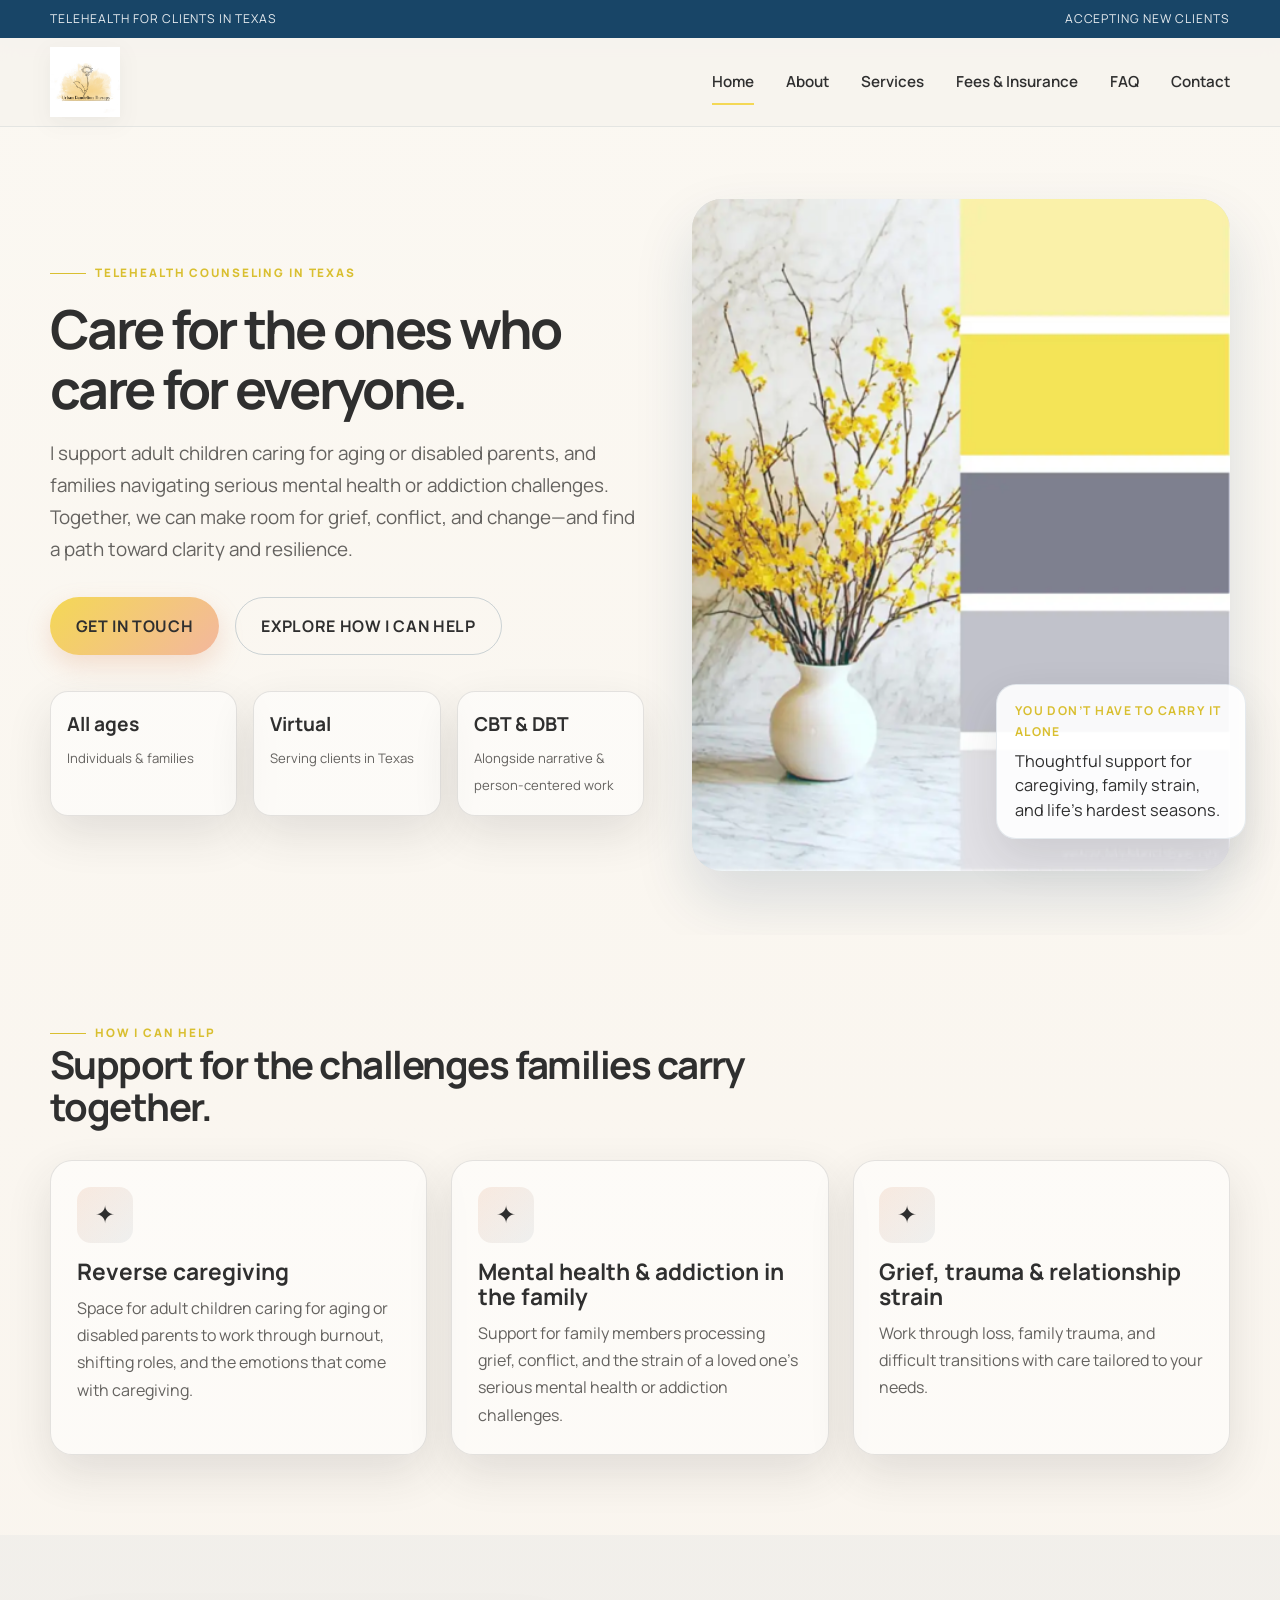
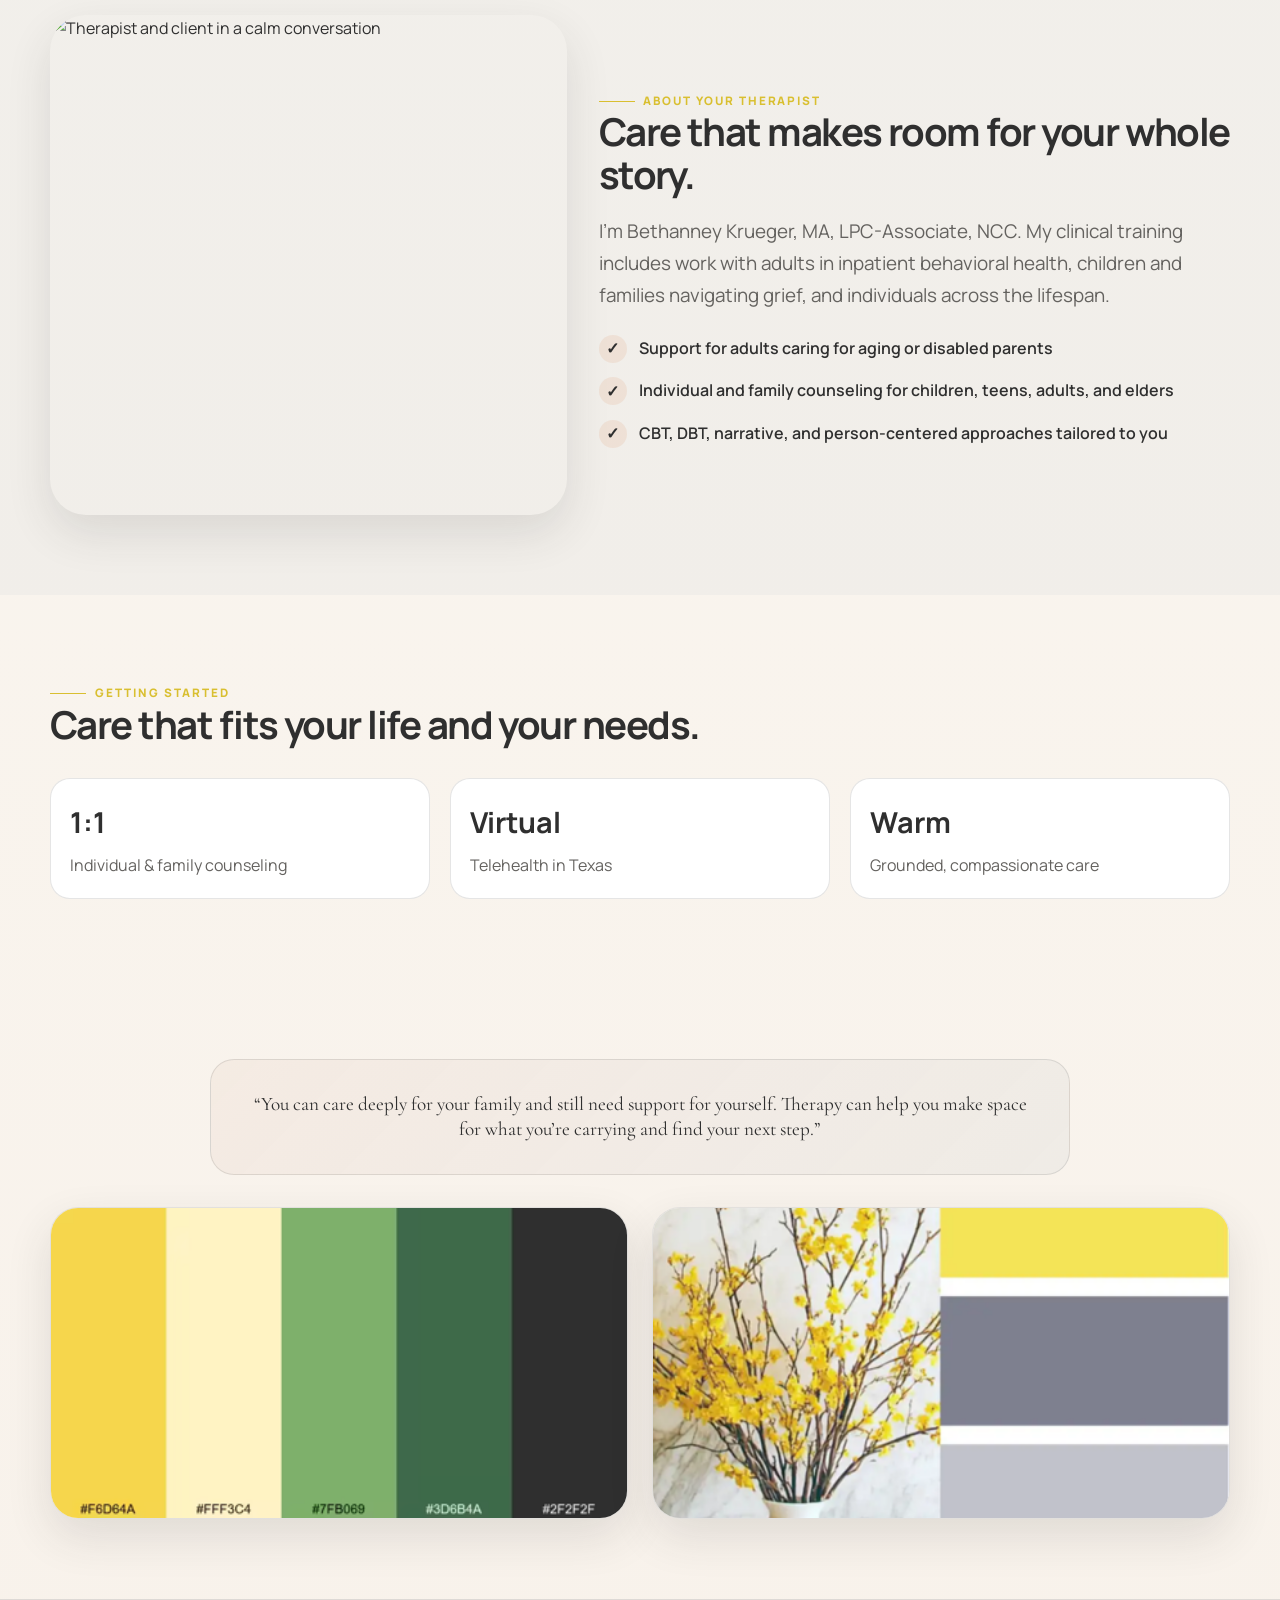
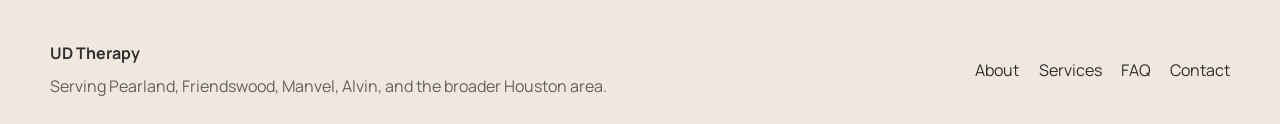
==== index.html @ 78beb00e "skelly" ====
<!DOCTYPE html>
<html lang="en">
  <head>
    <meta charset="UTF-8" />
    <meta name="viewport" content="width=device-width, initial-scale=1.0" />
    <title>UD Therapy | Caregiving &amp; Family Counseling</title>
    <meta
      name="description"
      content="Telehealth counseling in Texas for adult children caring for aging or disabled parents, families facing mental health or addiction challenges, and people navigating grief and change."
    />
    <link rel="preconnect" href="https://fonts.googleapis.com" />
    <link rel="preconnect" href="https://fonts.gstatic.com" crossorigin />
    <link
      href="https://fonts.googleapis.com/css2?family=Cormorant+Garamond:wght@500;600;700&family=Manrope:wght@400;500;600;700;800&display=swap"
      rel="stylesheet"
    />
    <link rel="stylesheet" href="styles.css" />
  </head>
  <body>
    <div class="topbar">
      <div class="container">
        <span>Telehealth for clients in Texas</span>
        <span>Accepting new clients</span>
      </div>
    </div>

    <header class="site-header">
      <div class="container">
        <a class="brand" href="index.html" aria-label="Urban Dandelion Therapy home">
          <img src="Reference/image0 (1).jpeg" alt="Urban Dandelion Therapy logo" class="brand-logo" />
        </a>

        <button class="nav-toggle" aria-label="Toggle menu">☰</button>

        <nav class="site-nav" aria-label="Main navigation">
          <a class="active" href="index.html">Home</a>
          <a href="about.html">About</a>
          <a href="services.html">Services</a>
          <a href="fees.html">Fees &amp; Insurance</a>
          <a href="faq.html">FAQ</a>
          <a href="contact.html">Contact</a>
        </nav>
      </div>
    </header>

    <main>
      <section class="hero">
        <div class="container">
          <div class="hero-copy">
            <div class="eyebrow">Telehealth counseling in Texas</div>
            <h1>Care for the ones who care for everyone.</h1>
            <p class="lead">
              I support adult children caring for aging or disabled parents, and families navigating
              serious mental health or addiction challenges. Together, we can make room for grief,
              conflict, and change—and find a path toward clarity and resilience.
            </p>
            <div class="hero-actions">
              <a class="button" href="contact.html">Get in touch</a>
              <a class="button-secondary" href="services.html">Explore how I can help</a>
            </div>
            <div class="hero-notes">
              <div class="note">
                <strong>All ages</strong>
                <span>Individuals &amp; families</span>
              </div>
              <div class="note">
                <strong>Virtual</strong>
                <span>Serving clients in Texas</span>
              </div>
              <div class="note">
                <strong>CBT &amp; DBT</strong>
                <span>Alongside narrative &amp; person-centered work</span>
              </div>
            </div>
          </div>

          <div class="hero-visual">
            <div class="image-card">
              <img
                src="Reference/Picture2.png"
                alt="Color palette with soft neutral tones and warm yellow accents"
              />
            </div>
            <div class="badge-card">
              <strong>You don’t have to carry it alone</strong>
              <p>Thoughtful support for caregiving, family strain, and life’s hardest seasons.</p>
            </div>
          </div>
        </div>
      </section>

      <section class="section">
        <div class="container">
          <div class="section-intro">
            <div class="eyebrow">How I can help</div>
            <h2>Support for the challenges families carry together.</h2>
          </div>

          <div class="grid-3">
            <article class="card">
              <div class="icon">✦</div>
              <h3>Reverse caregiving</h3>
              <p>Space for adult children caring for aging or disabled parents to work through burnout, shifting roles, and the emotions that come with caregiving.</p>
            </article>

            <article class="card">
              <div class="icon">✦</div>
              <h3>Mental health &amp; addiction in the family</h3>
              <p>Support for family members processing grief, conflict, and the strain of a loved one’s serious mental health or addiction challenges.</p>
            </article>

            <article class="card">
              <div class="icon">✦</div>
              <h3>Grief, trauma &amp; relationship strain</h3>
              <p>Work through loss, family trauma, and difficult transitions with care tailored to your needs.</p>
            </article>
          </div>
        </div>
      </section>

      <section class="section story">
        <div class="container story-grid">
          <div class="story-image">
            <img
              src="https://images.unsplash.com/photo-1529156069898-49953e39b3ac?auto=format&fit=crop&w=900&q=80"
              alt="Therapist and client in a calm conversation"
            />
          </div>

          <div>
            <div class="eyebrow">About your therapist</div>
            <h2>Care that makes room for your whole story.</h2>
            <p class="lead">
              I’m Bethanney Krueger, MA, LPC-Associate, NCC. My clinical training includes work with
              adults in inpatient behavioral health, children and families navigating grief, and
              individuals across the lifespan.
            </p>
            <ul class="checklist">
              <li>Support for adults caring for aging or disabled parents</li>
              <li>Individual and family counseling for children, teens, adults, and elders</li>
              <li>CBT, DBT, narrative, and person-centered approaches tailored to you</li>
            </ul>
          </div>
        </div>
      </section>

      <section class="section">
        <div class="container">
          <div class="section-intro">
            <div class="eyebrow">Getting started</div>
            <h2>Care that fits your life and your needs.</h2>
          </div>

          <div class="metrics">
            <div class="metric">
              <strong>1:1</strong>
              <span>Individual &amp; family counseling</span>
            </div>
            <div class="metric">
              <strong>Virtual</strong>
              <span>Telehealth in Texas</span>
            </div>
            <div class="metric">
              <strong>Warm</strong>
              <span>Grounded, compassionate care</span>
            </div>
          </div>
        </div>
      </section>

      <section class="section">
        <div class="container">
          <div class="quote-card">
            <p>
              “You can care deeply for your family and still need support for yourself. Therapy can
              help you make space for what you’re carrying and find your next step.”
            </p>
          </div>

          <div class="palette-gallery">
            <div class="palette-card">
              <img src="Reference/Picture1.png" alt="Color palette with warm yellow, moss green, and charcoal accents" />
            </div>
            <div class="palette-card">
              <img src="Reference/Picture2.png" alt="Decorative neutral floral palette with yellow accents" />
            </div>
          </div>
        </div>
      </section>
    </main>

    <footer class="site-footer">
      <div class="container">
        <div>
          <strong style="display:block; color:var(--navy); margin-bottom:0.35rem;">UD Therapy</strong>
          <span style="color:var(--muted);">Serving Pearland, Friendswood, Manvel, Alvin, and the broader Houston area.</span>
        </div>
        <div class="footer-links">
          <a href="about.html">About</a>
          <a href="services.html">Services</a>
          <a href="faq.html">FAQ</a>
          <a href="contact.html">Contact</a>
        </div>
      </div>
    </footer>

    <script src="script.js"></script>
  </body>
</html>
---- styles.css ----
:root {
  --bg: #f3efe7;
  --bg-soft: #fbf8f2;
  --sand: #efe1ae;
  --peach: #f4d855;
  --peach-deep: #d9bf30;
  --navy: #2f2f2f;
  --navy-soft: #4f4d4c;
  --sage: #7ea480;
  --ink: #2f2f2f;
  --muted: #64625f;
  --white: #ffffff;
  --line: rgba(47, 47, 47, 0.12);
  --shadow: 0 18px 45px rgba(47, 47, 47, 0.12);
  --radius: 22px;
  --container: 1180px;
}

* { box-sizing: border-box; }

html { scroll-behavior: smooth; }

body {
  margin: 0;
  font-family: 'Manrope', sans-serif;
  color: var(--ink);
  background: linear-gradient(180deg, var(--bg-soft) 0%, #f8f2eb 100%);
  line-height: 1.7;
}

img { max-width: 100%; display: block; }

a { color: inherit; text-decoration: none; }

button, input, textarea { font: inherit; }

.container {
  width: min(var(--container), calc(100% - 2rem));
  margin: 0 auto;
}

.topbar {
  background: rgba(12, 60, 96, 0.95);
  color: rgba(255,255,255,0.9);
  font-size: 0.76rem;
  letter-spacing: 0.08em;
  text-transform: uppercase;
  padding: 0.55rem 0;
}

.topbar .container {
  display: flex;
  justify-content: space-between;
  align-items: center;
  gap: 1rem;
}

.site-header {
  sticky: top 0;
  position: sticky;
  z-index: 20;
  background: rgba(247,243,238,0.9);
  backdrop-filter: blur(10px);
  border-bottom: 1px solid rgba(12,60,96,0.08);
}

.site-header .container {
  display: flex;
  align-items: center;
  justify-content: space-between;
  min-height: 88px;
  gap: 1.25rem;
}

.brand {
  display: flex;
  align-items: center;
  gap: 0.9rem;
}

.brand-logo {
  height: 70px;
  width: auto;
  object-fit: contain;
  display: block;
  filter: drop-shadow(0 6px 10px rgba(47, 47, 47, 0.06));
}

.brand-mark {
  width: 48px;
  height: 48px;
  border-radius: 50%;
  display: grid;
  place-items: center;
  background: linear-gradient(135deg, var(--peach), #f7caaf);
  color: var(--navy);
  font-family: 'Cormorant Garamond', serif;
  font-weight: 700;
  font-size: 1.5rem;
  box-shadow: inset 0 0 0 2px rgba(255,255,255,0.45);
}

.brand-text {
  display: flex;
  flex-direction: column;
  line-height: 1.1;
}

.brand-text strong {
  font-size: 0.96rem;
  letter-spacing: 0.12em;
  text-transform: uppercase;
  color: var(--navy);
}

.brand-text span {
  font-size: 0.74rem;
  letter-spacing: 0.08em;
  text-transform: uppercase;
  color: var(--sage);
}

.site-nav {
  display: flex;
  align-items: center;
  gap: 2rem;
  font-size: 0.95rem;
}

.site-nav a {
  position: relative;
  color: var(--navy);
  font-weight: 600;
  padding: 0.4rem 0;
}

.site-nav a::after {
  content: "";
  position: absolute;
  left: 0;
  bottom: -0.2rem;
  width: 100%;
  height: 2px;
  background: var(--peach);
  transform: scaleX(0);
  transform-origin: left;
  transition: transform 180ms ease;
}

.site-nav a:hover::after,
.site-nav a.active::after { transform: scaleX(1); }

.nav-toggle {
  display: none;
  width: 44px;
  height: 44px;
  border-radius: 12px;
  border: 1px solid var(--line);
  background: rgba(255,255,255,0.4);
  color: var(--navy);
}

.button,
.button-secondary {
  display: inline-flex;
  align-items: center;
  justify-content: center;
  border-radius: 999px;
  padding: 0.92rem 1.6rem;
  font-weight: 700;
  letter-spacing: 0.04em;
  text-transform: uppercase;
  cursor: pointer;
  transition: transform 180ms ease, box-shadow 180ms ease, background 180ms ease;
}

.button {
  background: linear-gradient(135deg, var(--peach), #f3b79e);
  color: var(--navy);
  box-shadow: 0 10px 24px rgba(224,153,114,0.28);
}

.button-secondary {
  background: transparent;
  color: var(--navy);
  border: 1px solid rgba(12,60,96,0.2);
}

.button:hover,
.button-secondary:hover { transform: translateY(-1px); }

.hero {
  padding: 4.5rem 0 4rem;
  position: relative;
  overflow: hidden;
}

.hero .container {
  display: grid;
  grid-template-columns: 1.05fr 0.95fr;
  align-items: center;
  gap: 3rem;
}

.hero-copy {
  max-width: 630px;
}

.eyebrow {
  display: inline-flex;
  align-items: center;
  gap: 0.55rem;
  color: var(--peach-deep);
  font-size: 0.73rem;
  font-weight: 800;
  letter-spacing: 0.16em;
  text-transform: uppercase;
}

.eyebrow::before {
  content: "";
  width: 36px;
  height: 1px;
  background: currentColor;
}

h1, h2, h3, h4 {
  margin: 0 0 1rem;
  color: var(--navy);
  font-weight: 700;
  line-height: 1.1;
}

h1 {
  font-size: clamp(2.8rem, 4.2vw, 5rem);
  letter-spacing: -0.05em;
  margin-top: 1rem;
}

h2 {
  font-size: clamp(2.1rem, 3vw, 3.1rem);
  letter-spacing: -0.04em;
}

h3 {
  font-size: clamp(1.5rem, 2vw, 2.1rem);
}

.lead {
  font-size: 1.18rem;
  color: var(--muted);
  max-width: 60ch;
}

.hero-actions {
  display: flex;
  gap: 1rem;
  flex-wrap: wrap;
  margin-top: 2rem;
}

.hero-notes {
  display: grid;
  grid-template-columns: repeat(3, minmax(0, 1fr));
  gap: 1rem;
  margin-top: 2.25rem;
}

.note {
  background: rgba(255,255,255,0.48);
  border: 1px solid var(--line);
  border-radius: 18px;
  padding: 1rem;
  box-shadow: var(--shadow);
}

.note strong {
  display: block;
  color: var(--navy);
  font-size: 1.2rem;
  margin-bottom: 0.2rem;
}

.note span {
  color: var(--muted);
  font-size: 0.82rem;
}

.hero-visual {
  position: relative;
}

.image-card {
  border-radius: 30px;
  overflow: hidden;
  background: #ddd;
  box-shadow: 0 28px 60px rgba(12,60,96,0.14);
  min-height: 620px;
  position: relative;
}

.image-card img {
  width: 100%;
  height: 100%;
  object-fit: cover;
}

.badge-card {
  position: absolute;
  right: -1rem;
  bottom: 2rem;
  background: rgba(255,255,255,0.9);
  border: 1px solid rgba(12,60,96,0.1);
  border-radius: 20px;
  padding: 1rem 1.1rem;
  width: min(250px, 72%);
  box-shadow: var(--shadow);
}

.badge-card strong {
  display: block;
  font-size: 0.76rem;
  letter-spacing: 0.12em;
  text-transform: uppercase;
  color: var(--peach-deep);
  margin-bottom: 0.4rem;
}

.badge-card p {
  margin: 0;
  color: var(--navy);
  font-size: 1.02rem;
  line-height: 1.5;
}

.palette-gallery {
  display: grid;
  grid-template-columns: repeat(2, minmax(0, 1fr));
  gap: 1.5rem;
  margin-top: 2rem;
}

.palette-card {
  border-radius: 28px;
  overflow: hidden;
  border: 1px solid var(--line);
  background: rgba(255,255,255,0.5);
  box-shadow: var(--shadow);
}

.palette-card img {
  width: 100%;
  height: 310px;
  object-fit: cover;
}

.section {
  padding: 5rem 0;
}

.section-intro {
  max-width: 720px;
  margin-bottom: 2rem;
}

.section-intro p {
  color: var(--muted);
  font-size: 1.06rem;
}

.grid-3 {
  display: grid;
  grid-template-columns: repeat(3, minmax(0, 1fr));
  gap: 1.5rem;
}

.card {
  background: rgba(255,255,255,0.5);
  border: 1px solid var(--line);
  border-radius: var(--radius);
  padding: 1.6rem;
  box-shadow: var(--shadow);
}

.card .icon {
  width: 56px;
  height: 56px;
  display: grid;
  place-items: center;
  border-radius: 14px;
  background: linear-gradient(135deg, rgba(224,153,114,0.18), rgba(12,60,96,0.06));
  font-size: 1.5rem;
  margin-bottom: 1rem;
}

.card h3 {
  margin-bottom: 0.7rem;
  font-size: 1.42rem;
}

.card p {
  margin: 0;
  color: var(--muted);
}

.story {
  background: rgba(12,60,96,0.03);
}

.story-grid {
  display: grid;
  grid-template-columns: 0.9fr 1.1fr;
  gap: 2rem;
  align-items: center;
}

.story-image {
  border-radius: 36px;
  overflow: hidden;
  min-height: 500px;
  box-shadow: var(--shadow);
}

.story-image img {
  width: 100%;
  height: 100%;
  object-fit: cover;
}

.checklist {
  list-style: none;
  display: grid;
  gap: 0.9rem;
  padding: 0;
  margin: 1.5rem 0 0;
}

.checklist li {
  display: flex;
  align-items: flex-start;
  gap: 0.8rem;
  color: var(--ink);
  font-weight: 600;
}

.checklist li::before {
  content: "✓";
  width: 28px;
  height: 28px;
  display: inline-grid;
  place-items: center;
  border-radius: 50%;
  background: rgba(224, 153, 114, 0.16);
  color: var(--navy);
  font-weight: 900;
  flex-shrink: 0;
}

.metrics {
  display: grid;
  grid-template-columns: repeat(3, minmax(0,1fr));
  gap: 1.25rem;
  margin-top: 2rem;
}

.metric {
  background: var(--white);
  border: 1px solid var(--line);
  border-radius: 20px;
  padding: 1.2rem;
}

.metric strong {
  display: block;
  font-size: clamp(1.8rem, 2vw, 2.5rem);
  color: var(--navy);
  margin-bottom: 0.3rem;
}

.metric span {
  color: var(--muted);
}

.cta-band {
  background: linear-gradient(135deg, var(--navy) 0%, #153d61 100%);
  color: rgba(255,255,255,0.9);
  padding: 4rem 0;
}

.cta-band .container {
  display: flex;
  justify-content: space-between;
  align-items: center;
  gap: 1.5rem;
}

.cta-band h2, .cta-band p { color: #fff; }

.page-hero {
  padding: 4rem 0 2.5rem;
}

.page-hero .container {
  display: grid;
  grid-template-columns: 1fr auto;
  align-items: end;
  gap: 1rem;
}

.page-hero p {
  margin: 0;
  color: var(--muted);
  font-size: 1.05rem;
}

.service-list {
  display: grid;
  grid-template-columns: repeat(2, minmax(0, 1fr));
  gap: 1.4rem;
}

.service-item {
  background: rgba(255,255,255,0.5);
  border: 1px solid var(--line);
  border-radius: 22px;
  padding: 1.5rem;
}

.service-item h3 { margin-bottom: 0.55rem; }

.service-item p { margin: 0; color: var(--muted); }

.process {
  display: grid;
  grid-template-columns: repeat(4, minmax(0, 1fr));
  gap: 1.2rem;
}

.step {
  background: var(--white);
  border: 1px solid var(--line);
  border-radius: 20px;
  padding: 1.35rem;
}

.step-number {
  width: 42px;
  height: 42px;
  border-radius: 50%;
  display: grid;
  place-items: center;
  font-weight: 800;
  color: var(--navy);
  background: rgba(224,153,114,0.17);
  margin-bottom: 0.9rem;
}

.quote-card {
  background: linear-gradient(135deg, rgba(205, 148, 119, 0.08), rgba(12,60,96,0.04));
  border: 1px solid var(--line);
  border-radius: 24px;
  padding: 2rem;
  max-width: 860px;
  margin: 0 auto;
  text-align: center;
}

.quote-card p {
  font-size: clamp(1.2rem, 1.5vw, 1.7rem);
  color: var(--navy);
  font-family: 'Cormorant Garamond', serif;
  line-height: 1.3;
  margin: 0;
}

.faq-grid {
  display: grid;
  grid-template-columns: repeat(2, minmax(0, 1fr));
  gap: 1.2rem;
}

.faq-item {
  background: rgba(255,255,255,0.5);
  border: 1px solid var(--line);
  border-radius: 20px;
  padding: 1.5rem;
}

.faq-item h3 {
  font-size: 1.2rem;
  margin-bottom: 0.5rem;
}

.faq-item p { margin: 0; color: var(--muted); }

.contact-grid {
  display: grid;
  grid-template-columns: 0.8fr 1.2fr;
  gap: 1.5rem;
  align-items: start;
}

.contact-panel,
.form-panel {
  background: rgba(255,255,255,0.5);
  border: 1px solid var(--line);
  border-radius: 24px;
  padding: 1.6rem;
  box-shadow: var(--shadow);
}

.contact-meta {
  display: grid;
  gap: 1rem;
}

.meta-row {
  display: flex;
  gap: 0.9rem;
  align-items: flex-start;
}

.meta-icon {
  width: 42px;
  height: 42px;
  display: grid;
  place-items: center;
  border-radius: 12px;
  background: rgba(224,153,114,0.15);
  color: var(--navy);
  font-weight: 800;
}

.meta-row strong {
  display: block;
  color: var(--navy);
  margin-bottom: 0.15rem;
}

.meta-row span,
.meta-row a {
  color: var(--muted);
}

.form-panel form {
  display: grid;
  gap: 1rem;
}

.form-row {
  display: grid;
  grid-template-columns: repeat(2, minmax(0, 1fr));
  gap: 1rem;
}

label {
  display: grid;
  gap: 0.45rem;
  font-weight: 700;
  color: var(--navy);
  font-size: 0.95rem;
}

input, textarea {
  width: 100%;
  border: 1px solid rgba(12,60,96,0.18);
  border-radius: 14px;
  background: rgba(255,255,255,0.7);
  color: var(--ink);
  padding: 0.9rem 1rem;
}

textarea { min-height: 150px; resize: vertical; }

.site-footer {
  background: #f0e7df;
  border-top: 1px solid rgba(12,60,96,0.08);
  padding: 2.5rem 0 1.5rem;
}

.site-footer .container {
  display: flex;
  justify-content: space-between;
  align-items: center;
  gap: 1rem;
  flex-wrap: wrap;
}

.footer-links {
  display: flex;
  gap: 1.2rem;
  flex-wrap: wrap;
  color: var(--navy);
}

@media (max-width: 980px) {
  .site-nav {
    position: absolute;
    top: calc(100% + 0.5rem);
    right: 1rem;
    left: 1rem;
    flex-direction: column;
    align-items: flex-start;
    background: rgba(255,255,255,0.95);
    border: 1px solid var(--line);
    border-radius: 18px;
    padding: 1rem;
    box-shadow: var(--shadow);
    display: none;
  }

  .site-nav.open { display: flex; }

  .nav-toggle { display: inline-grid; place-items: center; }

  .hero .container,
  .story-grid,
  .contact-grid,
  .page-hero .container { grid-template-columns: 1fr; }

  .grid-3,
  .service-list,
  .faq-grid,
  .metrics,
  .process { grid-template-columns: 1fr 1fr; }
}

@media (max-width: 640px) {
  .topbar .container,
  .cta-band .container,
  .site-footer .container,
  .hero-actions,
  .form-row { display: block; }

  .hero {
    padding-top: 3rem;
  }

  .grid-3,
  .service-list,
  .faq-grid,
  .metrics,
  .process,
  .hero-notes { grid-template-columns: 1fr; }

  h1 { line-height: 1.1; }
  .button,
  .button-secondary { width: 100%; }
  .badge-card { position: static; width: 100%; margin-top: 1rem; }
}
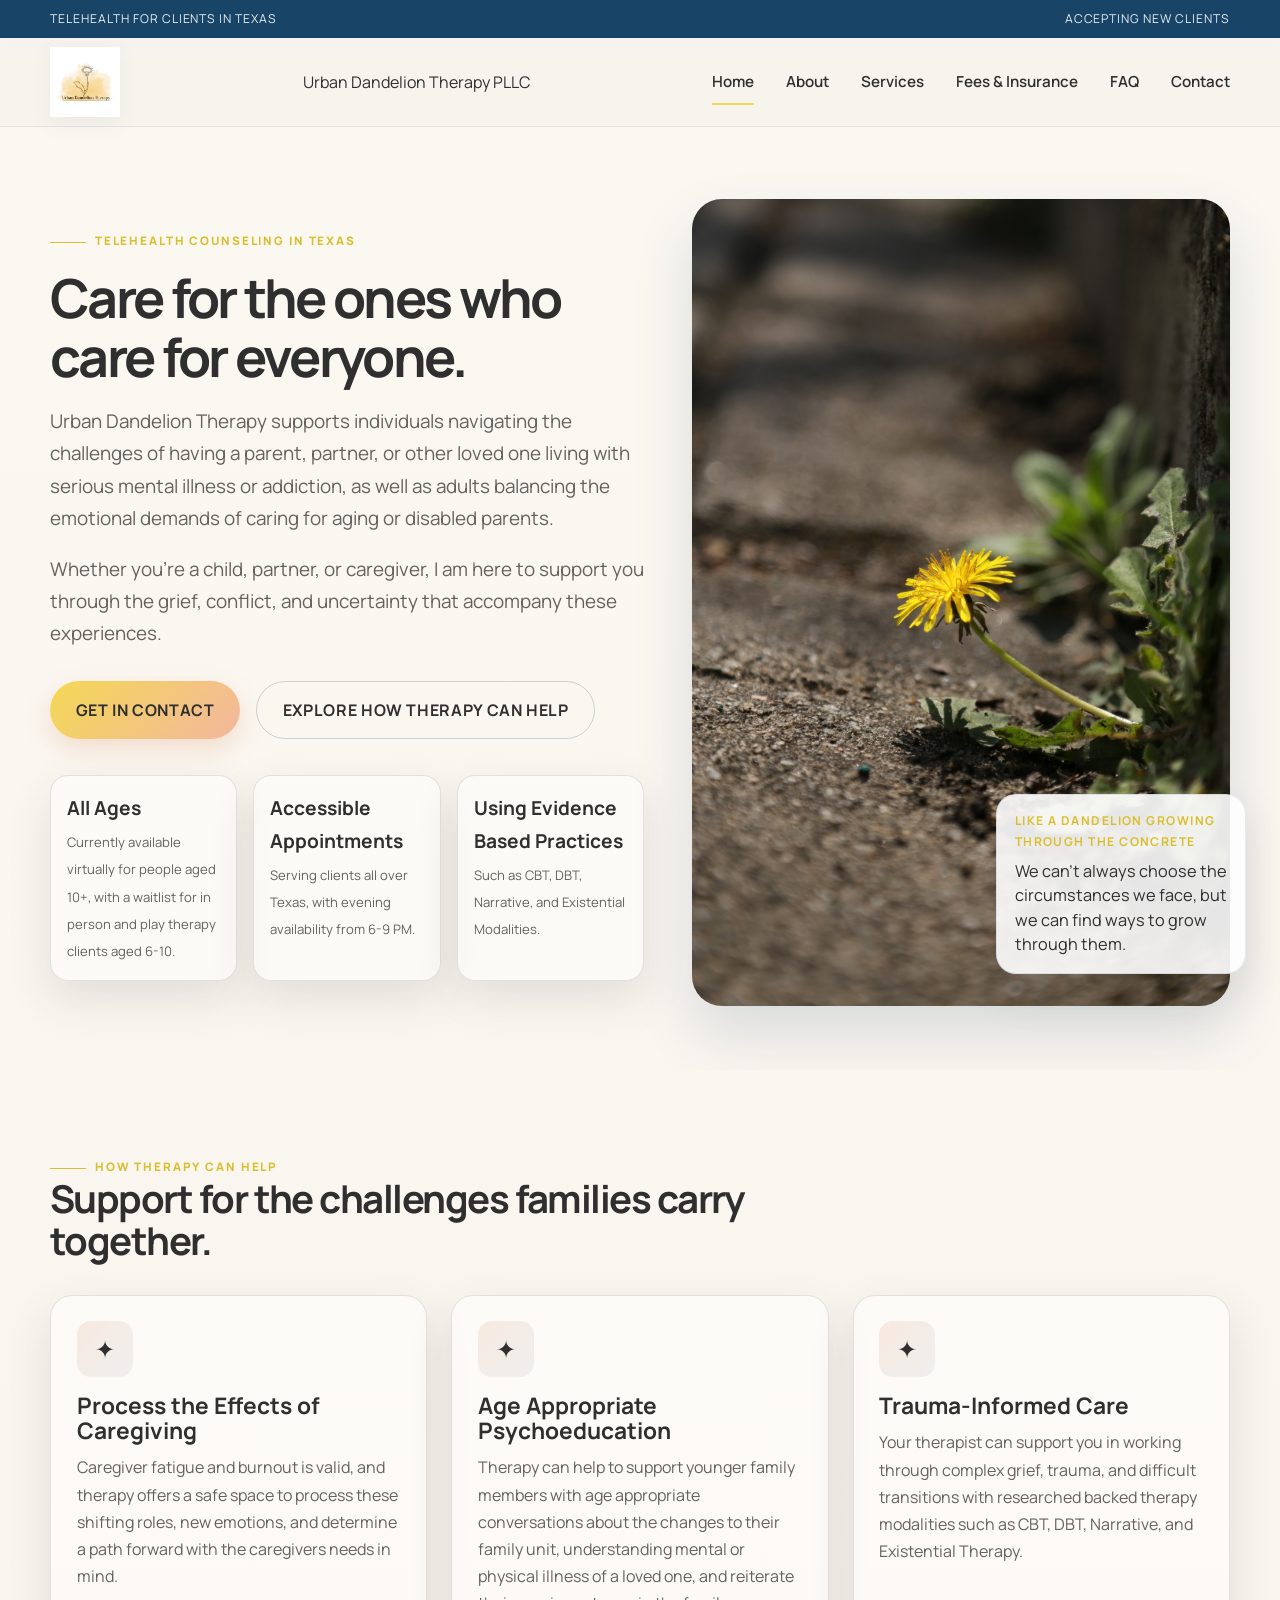
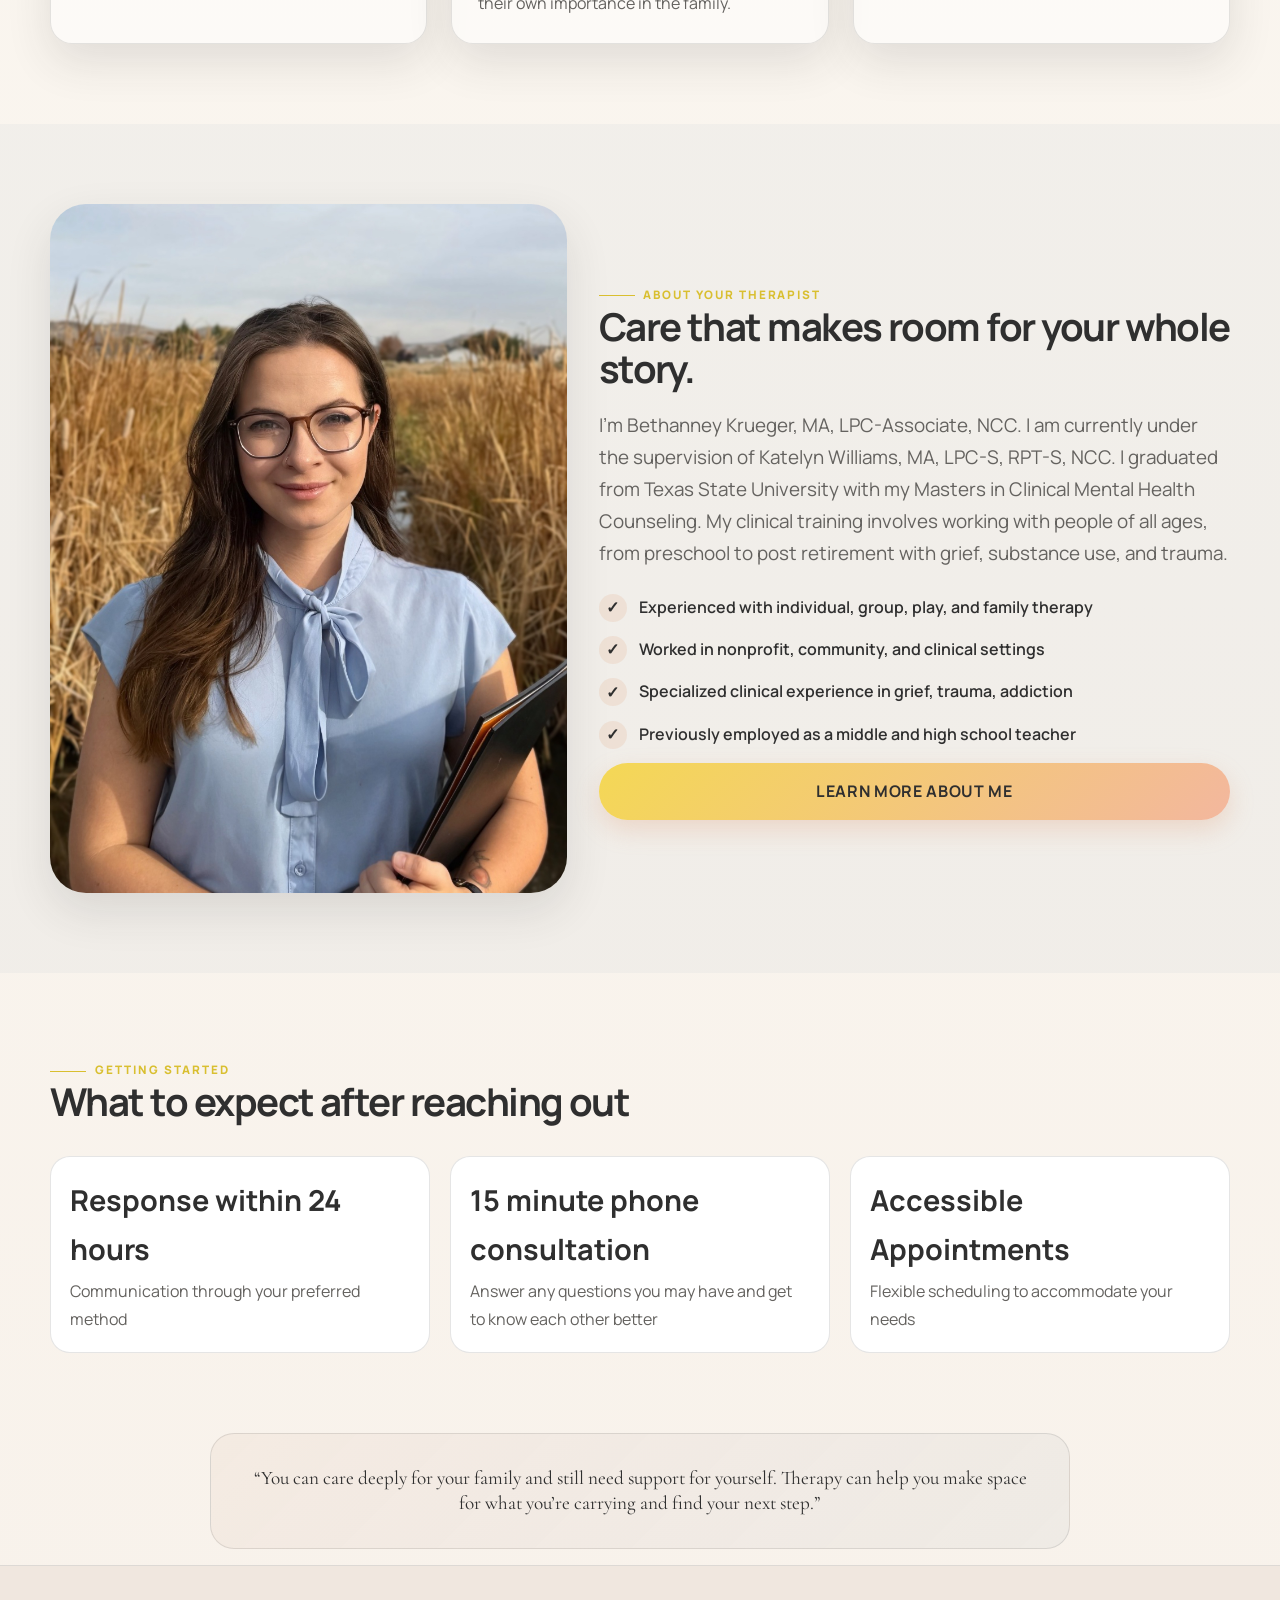
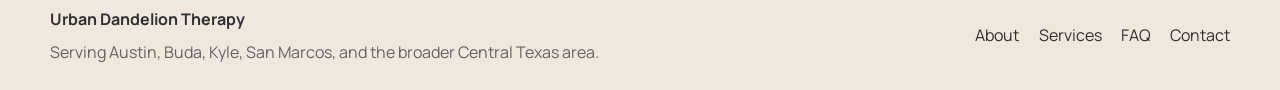
==== commit 39f5d32b: "first draft" ====
--- a/index.html
+++ b/index.html
@@ -3,7 +3,7 @@
   <head>
     <meta charset="UTF-8" />
     <meta name="viewport" content="width=device-width, initial-scale=1.0" />
-    <title>UD Therapy | Caregiving &amp; Family Counseling</title>
+    <title>Urban Dandelion Therapy | Caregiving &amp; Family Counseling</title>
     <meta
       name="description"
       content="Telehealth counseling in Texas for adult children caring for aging or disabled parents, families facing mental health or addiction challenges, and people navigating grief and change."
@@ -28,7 +28,7 @@
       <div class="container">
         <a class="brand" href="index.html" aria-label="Urban Dandelion Therapy home">
           <img src="Reference/image0 (1).jpeg" alt="Urban Dandelion Therapy logo" class="brand-logo" />
-        </a>
+        </a> Urban Dandelion Therapy PLLC
 
         <button class="nav-toggle" aria-label="Toggle menu">☰</button>
 
@@ -50,26 +50,26 @@
             <div class="eyebrow">Telehealth counseling in Texas</div>
             <h1>Care for the ones who care for everyone.</h1>
             <p class="lead">
-              I support adult children caring for aging or disabled parents, and families navigating
-              serious mental health or addiction challenges. Together, we can make room for grief,
-              conflict, and change—and find a path toward clarity and resilience.
-            </p>
+            Urban Dandelion Therapy supports individuals navigating the challenges of having a parent, partner, or other loved one living with serious mental illness or addiction, as well as adults balancing the emotional demands of caring for aging or disabled parents.</p>
+            
+            <p class="lead">Whether you're a child, partner, or caregiver, I am here to support you through the grief, conflict, and uncertainty that accompany these experiences.</p>
             <div class="hero-actions">
-              <a class="button" href="contact.html">Get in touch</a>
-              <a class="button-secondary" href="services.html">Explore how I can help</a>
+              <a class="button" href="contact.html">Get in Contact</a>
+              <a class="button-secondary" href="services.html">Explore how therapy can help</a>
             </div>
             <div class="hero-notes">
               <div class="note">
-                <strong>All ages</strong>
-                <span>Individuals &amp; families</span>
+                <strong>All Ages</strong>
+                <span>Currently available virtually for people aged 10+, 
+                  with a waitlist for in person and play therapy clients aged 6-10.</span>
               </div>
               <div class="note">
-                <strong>Virtual</strong>
-                <span>Serving clients in Texas</span>
+                <strong>Accessible Appointments</strong>
+                <span>Serving clients all over Texas, with evening availability from 6-9 PM.</span>
               </div>
               <div class="note">
-                <strong>CBT &amp; DBT</strong>
-                <span>Alongside narrative &amp; person-centered work</span>
+                <strong>Using Evidence Based Practices</strong>
+                <span>Such as CBT, DBT, Narrative, and Existential Modalities.</span>
               </div>
             </div>
           </div>
@@ -77,13 +77,13 @@
           <div class="hero-visual">
             <div class="image-card">
               <img
-                src="Reference/Picture2.png"
-                alt="Color palette with soft neutral tones and warm yellow accents"
+                src="Reference/Dandelion.jpg"
+                alt="Dandelion growing through concrete"
               />
             </div>
             <div class="badge-card">
-              <strong>You don’t have to carry it alone</strong>
-              <p>Thoughtful support for caregiving, family strain, and life’s hardest seasons.</p>
+              <strong>Like a dandelion growing through the concrete</strong>
+              <p>We can't always choose the circumstances we face, but we can find ways to grow through them.</p>
             </div>
           </div>
         </div>
@@ -92,27 +92,27 @@
       <section class="section">
         <div class="container">
           <div class="section-intro">
-            <div class="eyebrow">How I can help</div>
+            <div class="eyebrow">How therapy can help</div>
             <h2>Support for the challenges families carry together.</h2>
           </div>
 
           <div class="grid-3">
             <article class="card">
               <div class="icon">✦</div>
-              <h3>Reverse caregiving</h3>
-              <p>Space for adult children caring for aging or disabled parents to work through burnout, shifting roles, and the emotions that come with caregiving.</p>
+              <h3>Process the Effects of Caregiving</h3>
+              <p>Caregiver fatigue and burnout is valid, and therapy offers a safe space to process these shifting roles, new emotions, and determine a path forward with the caregivers needs in mind.</p>
             </article>
 
             <article class="card">
               <div class="icon">✦</div>
-              <h3>Mental health &amp; addiction in the family</h3>
-              <p>Support for family members processing grief, conflict, and the strain of a loved one’s serious mental health or addiction challenges.</p>
+              <h3>Age Appropriate Psychoeducation</h3>
+              <p>Therapy can help to support younger family members with age appropriate conversations about the changes to their family unit, understanding mental or physical illness of a loved one, and reiterate their own importance in the family.</p>
             </article>
 
             <article class="card">
               <div class="icon">✦</div>
-              <h3>Grief, trauma &amp; relationship strain</h3>
-              <p>Work through loss, family trauma, and difficult transitions with care tailored to your needs.</p>
+              <h3>Trauma-Informed Care</h3>
+              <p>Your therapist can support you in working through complex grief, trauma, and difficult transitions with researched backed therapy modalities such as CBT, DBT, Narrative, and Existential Therapy.</p>
             </article>
           </div>
         </div>
@@ -122,8 +122,8 @@
         <div class="container story-grid">
           <div class="story-image">
             <img
-              src="https://images.unsplash.com/photo-1529156069898-49953e39b3ac?auto=format&fit=crop&w=900&q=80"
-              alt="Therapist and client in a calm conversation"
+              src="Reference/Headshot BK.jpeg"
+              alt="Bethanney Krueger, therapist"
             />
           </div>
 
@@ -131,14 +131,14 @@
             <div class="eyebrow">About your therapist</div>
             <h2>Care that makes room for your whole story.</h2>
             <p class="lead">
-              I’m Bethanney Krueger, MA, LPC-Associate, NCC. My clinical training includes work with
-              adults in inpatient behavioral health, children and families navigating grief, and
-              individuals across the lifespan.
+              I’m Bethanney Krueger, MA, LPC-Associate, NCC. I am currently under the supervision of Katelyn Williams, MA, LPC-S, RPT-S, NCC. I graduated from Texas State University with my Masters in Clinical Mental Health Counseling. My clinical training involves working with people of all ages, from preschool to post retirement with grief, substance use, and trauma.
             </p>
             <ul class="checklist">
-              <li>Support for adults caring for aging or disabled parents</li>
-              <li>Individual and family counseling for children, teens, adults, and elders</li>
-              <li>CBT, DBT, narrative, and person-centered approaches tailored to you</li>
+              <li>Experienced with individual, group, play, and family therapy</li>
+              <li>Worked in nonprofit, community, and clinical settings</li>
+              <li>Specialized clinical experience in grief, trauma, addiction</li>
+              <li>Previously employed as a middle and high school teacher</li>
+              <a class="button" href="about.html">Learn More About Me</a>
             </ul>
           </div>
         </div>
@@ -148,52 +148,42 @@
         <div class="container">
           <div class="section-intro">
             <div class="eyebrow">Getting started</div>
-            <h2>Care that fits your life and your needs.</h2>
+            <h2>What to expect after reaching out</h2>
           </div>
 
           <div class="metrics">
             <div class="metric">
-              <strong>1:1</strong>
-              <span>Individual &amp; family counseling</span>
+              <strong>Response within 24 hours</strong>
+              <span>Communication through your preferred method</span>
             </div>
             <div class="metric">
-              <strong>Virtual</strong>
-              <span>Telehealth in Texas</span>
+              <strong>15 minute phone consultation</strong>
+              <span>Answer any questions you may have and get to know each other better</span>
             </div>
             <div class="metric">
-              <strong>Warm</strong>
-              <span>Grounded, compassionate care</span>
+              <strong>Accessible Appointments</strong>
+              <span>Flexible scheduling to accommodate your needs</span>
             </div>
           </div>
         </div>
       </section>
 
-      <section class="section">
-        <div class="container">
-          <div class="quote-card">
-            <p>
-              “You can care deeply for your family and still need support for yourself. Therapy can
-              help you make space for what you’re carrying and find your next step.”
-            </p>
-          </div>
-
-          <div class="palette-gallery">
-            <div class="palette-card">
-              <img src="Reference/Picture1.png" alt="Color palette with warm yellow, moss green, and charcoal accents" />
-            </div>
-            <div class="palette-card">
-              <img src="Reference/Picture2.png" alt="Decorative neutral floral palette with yellow accents" />
-            </div>
-          </div>
-        </div>
-      </section>
+          <section class="grid-1">
+   <div class="quote-card">
+      <p>
+        “You can care deeply for your family and still need support for yourself. Therapy can
+        help you make space for what you’re carrying and find your next step.”
+      </p>
+   </div>
+   </section>
+   <p>  </p>
     </main>
 
     <footer class="site-footer">
       <div class="container">
         <div>
-          <strong style="display:block; color:var(--navy); margin-bottom:0.35rem;">UD Therapy</strong>
-          <span style="color:var(--muted);">Serving Pearland, Friendswood, Manvel, Alvin, and the broader Houston area.</span>
+          <strong style="display:block; color:var(--navy); margin-bottom:0.35rem;">Urban Dandelion Therapy</strong>
+          <span style="color:var(--muted);">Serving Austin, Buda, Kyle, San Marcos, and the broader Central Texas area.</span>
         </div>
         <div class="footer-links">
           <a href="about.html">About</a>
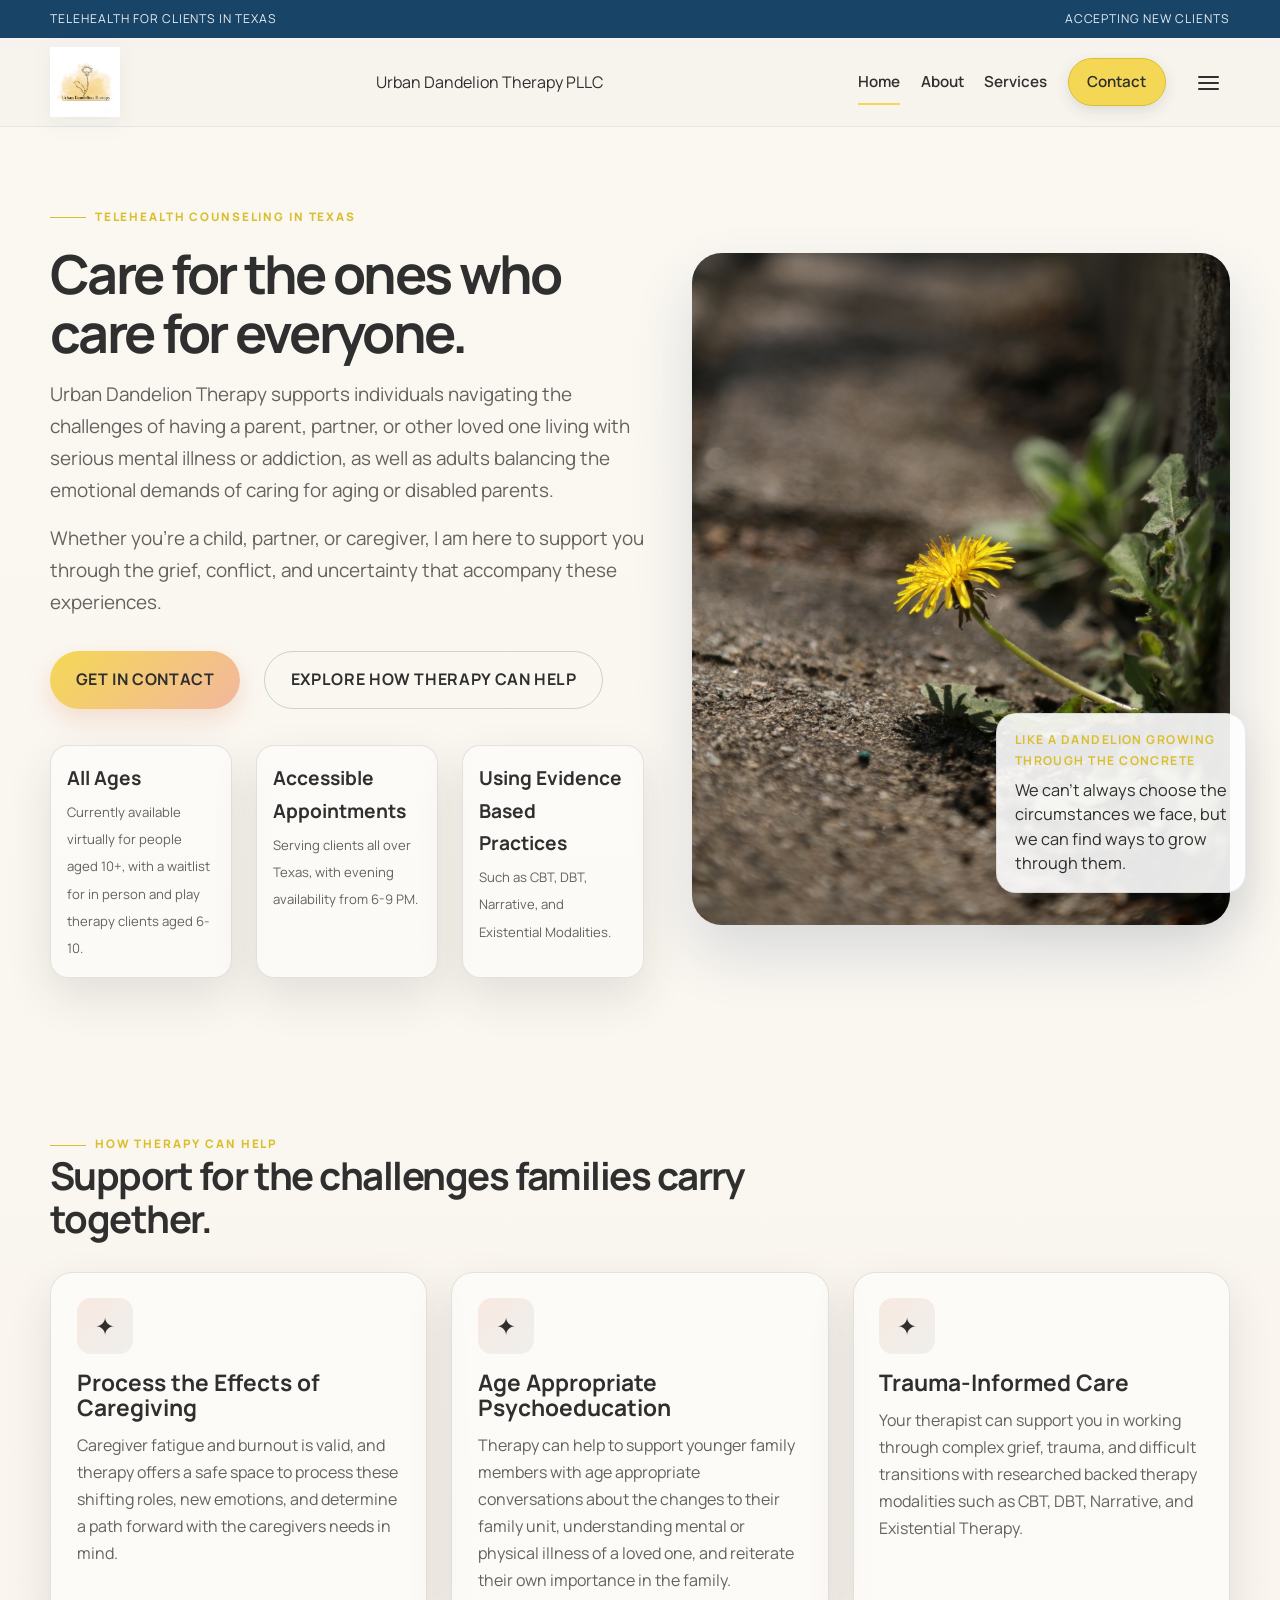
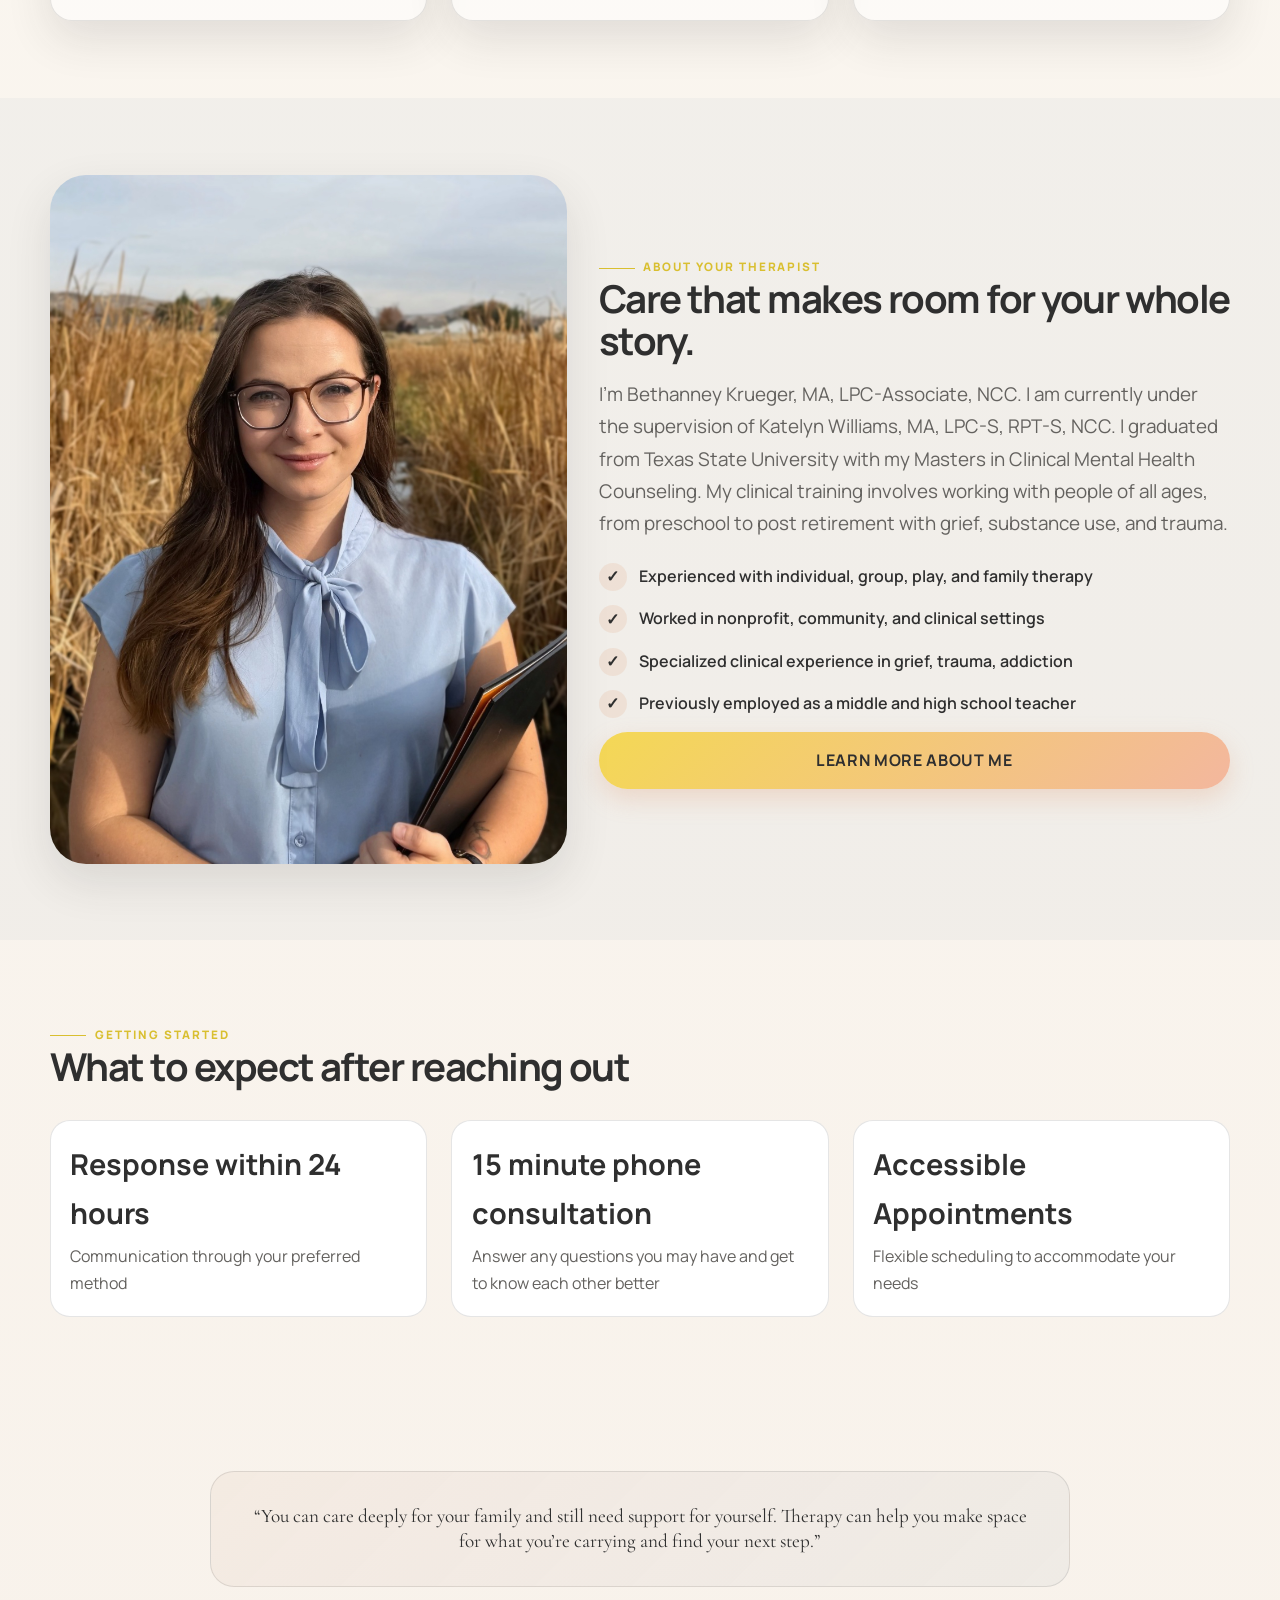
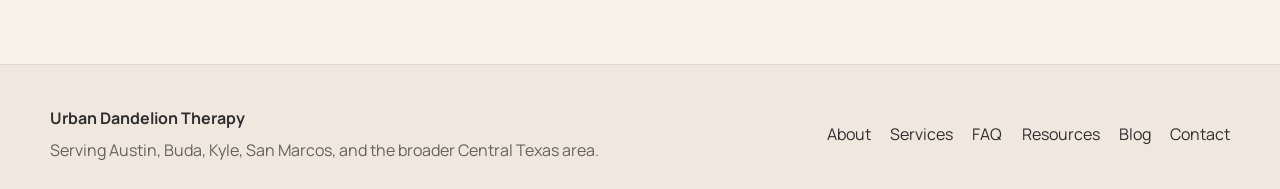
==== commit fbb8d775: "resources, blog, robots Updated Services, added blog and resources, formatting and metadata fixes" ====
--- a/index.html
+++ b/index.html
@@ -3,11 +3,17 @@
   <head>
     <meta charset="UTF-8" />
     <meta name="viewport" content="width=device-width, initial-scale=1.0" />
-    <title>Urban Dandelion Therapy | Caregiving &amp; Family Counseling</title>
+    <title>Urban Dandelion Therapy | Support for Caregivers and Families</title>
     <meta
       name="description"
-      content="Telehealth counseling in Texas for adult children caring for aging or disabled parents, families facing mental health or addiction challenges, and people navigating grief and change."
+      content="Urban Dandelion Therapy supports individuals navigating the challenges of having a parent, partner, or other loved one living with serious mental illness or addiction, as well as adults balancing the emotional demands of caring for aging or disabled parents."
     />
+    <meta name="robots" content="index, follow, max-snippet:-1" />
+    <link rel="canonical" href="https://udtherapy.com/" />
+    <meta property="og:type" content="website" />
+    <meta property="og:url" content="https://udtherapy.com/" />
+    <meta property="og:title" content="Urban Dandelion Therapy | Support for Caregivers and Families" />
+    <meta property="og:description" content="Urban Dandelion Therapy supports individuals navigating the challenges of having a parent, partner, or other loved one living with serious mental illness or addiction, as well as adults balancing the emotional demands of caring for aging or disabled parents." />
     <link rel="preconnect" href="https://fonts.googleapis.com" />
     <link rel="preconnect" href="https://fonts.gstatic.com" crossorigin />
     <link
@@ -30,15 +36,24 @@
           <img src="Reference/image0 (1).jpeg" alt="Urban Dandelion Therapy logo" class="brand-logo" />
         </a> Urban Dandelion Therapy PLLC
 
-        <button class="nav-toggle" aria-label="Toggle menu">☰</button>
+        <button class="nav-toggle" aria-label="Toggle menu" aria-expanded="false">☰</button>
 
         <nav class="site-nav" aria-label="Main navigation">
           <a class="active" href="index.html">Home</a>
           <a href="about.html">About</a>
           <a href="services.html">Services</a>
-          <a href="fees.html">Fees &amp; Insurance</a>
-          <a href="faq.html">FAQ</a>
-          <a href="contact.html">Contact</a>
+          <a class="nav-contact" href="contact.html">Contact</a>
+          <div class="nav-dropdown">
+            <button class="nav-dropdown-toggle" type="button" aria-label="More navigation options" aria-expanded="false" aria-haspopup="true">
+              <span class="menu-icon" aria-hidden="true"><span></span><span></span><span></span></span>
+            </button>
+            <div class="nav-dropdown-menu">
+              <a href="fees.html">Fees &amp; Insurance</a>
+              <a href="faq.html">FAQ</a>
+              <a href="resources.html">Resources</a>
+              <a href="blog.html">Blog</a>
+            </div>
+          </div>
         </nav>
       </div>
     </header>
@@ -168,7 +183,7 @@
         </div>
       </section>
 
-          <section class="grid-1">
+          <section class="section">
    <div class="quote-card">
       <p>
         “You can care deeply for your family and still need support for yourself. Therapy can
@@ -176,7 +191,6 @@
       </p>
    </div>
    </section>
-   <p>  </p>
     </main>
 
     <footer class="site-footer">
@@ -189,6 +203,8 @@
           <a href="about.html">About</a>
           <a href="services.html">Services</a>
           <a href="faq.html">FAQ</a>
+          <a href="resources.html">Resources</a>
+          <a href="blog.html">Blog</a>
           <a href="contact.html">Contact</a>
         </div>
       </div>
--- a/styles.css
+++ b/styles.css
@@ -14,6 +14,8 @@
   --shadow: 0 18px 45px rgba(47, 47, 47, 0.12);
   --radius: 22px;
   --container: 1180px;
+  --section-space: clamp(3rem, 6vw, 5rem);
+  --content-gap: clamp(1rem, 2vw, 1.5rem);
 }
 
 * { box-sizing: border-box; }
@@ -33,6 +35,12 @@
 a { color: inherit; text-decoration: none; }
 
 button, input, textarea { font: inherit; }
+
+p {
+  margin: 0 0 1rem;
+}
+
+p:last-child { margin-bottom: 0; }
 
 .container {
   width: min(var(--container), calc(100% - 2rem));
@@ -123,18 +131,82 @@
 .site-nav {
   display: flex;
   align-items: center;
-  gap: 2rem;
+  gap: clamp(0.75rem, 1.6vw, 1.5rem);
   font-size: 0.95rem;
 }
 
-.site-nav a {
+.site-nav > a,
+.nav-dropdown-toggle {
   position: relative;
   color: var(--navy);
   font-weight: 600;
   padding: 0.4rem 0;
-}
-
-.site-nav a::after {
+  white-space: nowrap;
+}
+
+.site-nav > a.nav-contact {
+  padding: 0.62rem 1.15rem;
+  border: 1px solid var(--peach-deep);
+  border-radius: 999px;
+  background: var(--peach);
+  color: var(--navy);
+  box-shadow: 0 5px 14px rgba(47,47,47,0.12);
+  transition: background 180ms ease, box-shadow 180ms ease, transform 180ms ease;
+}
+
+.site-nav > a.nav-contact::after { content: none; }
+
+.site-nav > a.nav-contact:hover {
+  background: #f7df75;
+  box-shadow: 0 7px 18px rgba(47,47,47,0.16);
+  transform: translateY(-1px);
+}
+
+.site-nav > a.nav-contact.active {
+  background: var(--navy);
+  border-color: var(--navy);
+  color: #fff;
+}
+
+.site-nav > a.nav-contact:focus-visible {
+  outline: 3px solid var(--peach-deep);
+  outline-offset: 3px;
+}
+
+.nav-dropdown-toggle {
+  display: inline-flex;
+  align-items: center;
+  justify-content: center;
+  width: 44px;
+  height: 44px;
+  border: 0;
+  border-radius: 12px;
+  background: transparent;
+  color: var(--navy);
+  cursor: pointer;
+}
+
+.nav-dropdown-toggle:hover,
+.nav-dropdown-toggle[aria-expanded="true"] {
+  background: rgba(47,47,47,0.06);
+}
+
+.menu-icon {
+  display: grid;
+  gap: 4px;
+  width: 21px;
+}
+
+.menu-icon span {
+  display: block;
+  width: 100%;
+  height: 2px;
+  border-radius: 2px;
+  background: currentColor;
+}
+
+.site-nav > a::after,
+.nav-dropdown-toggle::after {
   content: "";
   position: absolute;
   left: 0;
@@ -147,8 +219,55 @@
   transition: transform 180ms ease;
 }
 
-.site-nav a:hover::after,
-.site-nav a.active::after { transform: scaleX(1); }
+.site-nav > a:hover::after,
+.site-nav > a.active::after,
+.nav-dropdown:hover .nav-dropdown-toggle::after,
+.nav-dropdown:focus-within .nav-dropdown-toggle::after,
+.nav-dropdown.has-active .nav-dropdown-toggle::after { transform: scaleX(1); }
+
+.nav-dropdown {
+  position: relative;
+}
+
+.nav-dropdown-menu {
+  position: absolute;
+  top: calc(100% + 0.45rem);
+  right: 0;
+  z-index: 25;
+  display: none;
+  min-width: 13rem;
+  padding: 0.5rem;
+  border: 1px solid var(--line);
+  border-radius: 14px;
+  background: rgba(255,255,255,0.98);
+  box-shadow: var(--shadow);
+}
+
+.nav-dropdown.open .nav-dropdown-menu,
+.nav-dropdown:hover .nav-dropdown-menu,
+.nav-dropdown:focus-within .nav-dropdown-menu {
+  display: grid;
+}
+
+.nav-dropdown-menu a {
+  padding: 0.6rem 0.75rem;
+  border-radius: 9px;
+  color: var(--navy);
+  font-weight: 600;
+  line-height: 1.4;
+  white-space: nowrap;
+}
+
+.nav-dropdown-menu a:hover,
+.nav-dropdown-menu a.active {
+  background: rgba(217,191,48,0.16);
+}
+
+.nav-dropdown-menu a:focus-visible,
+.nav-dropdown-toggle:focus-visible {
+  outline: 3px solid var(--peach-deep);
+  outline-offset: 3px;
+}
 
 .nav-toggle {
   display: none;
@@ -190,7 +309,7 @@
 .button-secondary:hover { transform: translateY(-1px); }
 
 .hero {
-  padding: 4.5rem 0 4rem;
+  padding: clamp(3rem, 6vw, 4.5rem) 0;
   position: relative;
   overflow: hidden;
 }
@@ -199,7 +318,7 @@
   display: grid;
   grid-template-columns: 1.05fr 0.95fr;
   align-items: center;
-  gap: 3rem;
+  gap: clamp(2rem, 4vw, 3rem);
 }
 
 .hero-copy {
@@ -250,11 +369,12 @@
   font-size: 1.18rem;
   color: var(--muted);
   max-width: 60ch;
+  margin-bottom: 1rem;
 }
 
 .hero-actions {
   display: flex;
-  gap: 1rem;
+  gap: var(--content-gap);
   flex-wrap: wrap;
   margin-top: 2rem;
 }
@@ -262,7 +382,7 @@
 .hero-notes {
   display: grid;
   grid-template-columns: repeat(3, minmax(0, 1fr));
-  gap: 1rem;
+  gap: var(--content-gap);
   margin-top: 2.25rem;
 }
 
@@ -291,15 +411,17 @@
 }
 
 .image-card {
+  aspect-ratio: 4 / 5;
   border-radius: 30px;
   overflow: hidden;
   background: #ddd;
   box-shadow: 0 28px 60px rgba(12,60,96,0.14);
-  min-height: 620px;
   position: relative;
 }
 
 .image-card img {
+  position: absolute;
+  inset: 0;
   width: 100%;
   height: 100%;
   object-fit: cover;
@@ -355,12 +477,12 @@
 }
 
 .section {
-  padding: 5rem 0;
+  padding: var(--section-space) 0;
 }
 
 .section-intro {
   max-width: 720px;
-  margin-bottom: 2rem;
+  margin-bottom: clamp(1.5rem, 3vw, 2rem);
 }
 
 .section-intro p {
@@ -371,7 +493,7 @@
 .grid-3 {
   display: grid;
   grid-template-columns: repeat(3, minmax(0, 1fr));
-  gap: 1.5rem;
+  gap: var(--content-gap);
 }
 
 .card {
@@ -410,18 +532,21 @@
 .story-grid {
   display: grid;
   grid-template-columns: 0.9fr 1.1fr;
-  gap: 2rem;
+  gap: clamp(1.5rem, 3vw, 2rem);
   align-items: center;
 }
 
 .story-image {
+  aspect-ratio: 3 / 4;
   border-radius: 36px;
   overflow: hidden;
-  min-height: 500px;
   box-shadow: var(--shadow);
+  position: relative;
 }
 
 .story-image img {
+  position: absolute;
+  inset: 0;
   width: 100%;
   height: 100%;
   object-fit: cover;
@@ -459,7 +584,7 @@
 .metrics {
   display: grid;
   grid-template-columns: repeat(3, minmax(0,1fr));
-  gap: 1.25rem;
+  gap: var(--content-gap);
   margin-top: 2rem;
 }
 
@@ -497,14 +622,14 @@
 .cta-band h2, .cta-band p { color: #fff; }
 
 .page-hero {
-  padding: 4rem 0 2.5rem;
+  padding: clamp(2.5rem, 5vw, 4rem) 0 clamp(1.75rem, 4vw, 2.5rem);
 }
 
 .page-hero .container {
   display: grid;
   grid-template-columns: 1fr auto;
   align-items: end;
-  gap: 1rem;
+  gap: var(--content-gap);
 }
 
 .page-hero p {
@@ -515,32 +640,69 @@
 
 .service-list {
   display: grid;
+  grid-template-columns: repeat(3, minmax(0, 1fr));
+  gap: var(--content-gap);
+}
+
+.service-item {
+  display: flex;
+  flex-direction: column;
+  background: rgba(255,255,255,0.5);
+  border: 1px solid var(--line);
+  border-radius: 22px;
+  padding: clamp(1.25rem, 2.5vw, 1.75rem);
+  box-shadow: var(--shadow);
+}
+
+.service-item h3 {
+  margin-bottom: 0.75rem;
+  font-size: clamp(1.35rem, 2vw, 1.7rem);
+}
+
+.service-item p {
+  margin: 0;
+  color: var(--muted);
+}
+
+.process {
+  display: grid;
   grid-template-columns: repeat(2, minmax(0, 1fr));
-  gap: 1.4rem;
-}
-
-.service-item {
-  background: rgba(255,255,255,0.5);
-  border: 1px solid var(--line);
-  border-radius: 22px;
-  padding: 1.5rem;
-}
-
-.service-item h3 { margin-bottom: 0.55rem; }
-
-.service-item p { margin: 0; color: var(--muted); }
-
-.process {
-  display: grid;
-  grid-template-columns: repeat(4, minmax(0, 1fr));
-  gap: 1.2rem;
+  grid-auto-rows: 1fr;
+  gap: var(--content-gap);
+  max-width: 960px;
+  margin: 0 auto;
 }
 
 .step {
+  display: grid;
+  grid-template-columns: auto minmax(0, 1fr);
+  grid-template-rows: auto auto;
+  align-content: start;
+  column-gap: 1rem;
+  row-gap: 0.4rem;
   background: var(--white);
   border: 1px solid var(--line);
   border-radius: 20px;
-  padding: 1.35rem;
+  padding: clamp(1.25rem, 2.5vw, 1.75rem);
+  box-shadow: var(--shadow);
+}
+
+.step-number {
+  grid-column: 1;
+  grid-row: 1 / span 2;
+  margin: 0;
+}
+
+.step h3 {
+  align-self: center;
+  margin: 0;
+  font-size: clamp(1.25rem, 1.8vw, 1.55rem);
+}
+
+.step p {
+  grid-column: 2;
+  margin: 0;
+  color: var(--muted);
 }
 
 .step-number {
@@ -552,7 +714,6 @@
   font-weight: 800;
   color: var(--navy);
   background: rgba(224,153,114,0.17);
-  margin-bottom: 0.9rem;
 }
 
 .quote-card {
@@ -576,7 +737,7 @@
 .faq-grid {
   display: grid;
   grid-template-columns: repeat(2, minmax(0, 1fr));
-  gap: 1.2rem;
+  gap: var(--content-gap);
 }
 
 .faq-item {
@@ -596,7 +757,7 @@
 .contact-grid {
   display: grid;
   grid-template-columns: 0.8fr 1.2fr;
-  gap: 1.5rem;
+  gap: var(--content-gap);
   align-items: start;
 }
 
@@ -650,7 +811,7 @@
 .form-row {
   display: grid;
   grid-template-columns: repeat(2, minmax(0, 1fr));
-  gap: 1rem;
+  gap: var(--content-gap);
 }
 
 label {
@@ -688,9 +849,83 @@
 
 .footer-links {
   display: flex;
-  gap: 1.2rem;
+  gap: 0.6rem 1.2rem;
   flex-wrap: wrap;
   color: var(--navy);
+}
+
+.resource-grid,
+.blog-list {
+  display: grid;
+  grid-template-columns: repeat(2, minmax(0, 1fr));
+  gap: var(--content-gap);
+}
+
+.resource-card,
+.blog-post,
+.blog-empty {
+  min-width: 0;
+  padding: clamp(1.25rem, 3vw, 1.75rem);
+  border: 1px solid var(--line);
+  border-radius: var(--radius);
+  background: rgba(255,255,255,0.65);
+  box-shadow: var(--shadow);
+}
+
+.resource-card h2,
+.blog-post h2 {
+  margin-bottom: 0.65rem;
+  font-size: clamp(1.35rem, 2vw, 1.7rem);
+}
+
+.resource-card p,
+.blog-post p,
+.blog-empty p {
+  color: var(--muted);
+}
+
+.resource-card a {
+  display: inline-flex;
+  margin-top: 0.25rem;
+  color: var(--navy);
+  font-weight: 800;
+  text-decoration: underline;
+  text-underline-offset: 0.2em;
+}
+
+.resource-card a + a { margin-left: 0.9rem; }
+
+.resource-card a:focus-visible,
+.footer-links a:focus-visible {
+  outline: 3px solid var(--peach-deep);
+  outline-offset: 3px;
+}
+
+.blog-meta {
+  display: block;
+  margin-bottom: 0.65rem;
+  color: var(--muted);
+  font-size: 0.9rem;
+}
+
+.blog-post-content {
+  margin-top: 1rem;
+  padding-top: 1rem;
+  border-top: 1px solid var(--line);
+}
+
+.blog-post-content p + p { margin-top: 0.9rem; }
+
+.blog-empty {
+  grid-column: 1 / -1;
+}
+
+.resource-note {
+  margin-top: var(--content-gap);
+  padding: 1rem 1.25rem;
+  border-left: 4px solid var(--peach-deep);
+  background: rgba(255,255,255,0.55);
+  color: var(--muted);
 }
 
 @media (max-width: 980px) {
@@ -700,7 +935,7 @@
     right: 1rem;
     left: 1rem;
     flex-direction: column;
-    align-items: flex-start;
+    align-items: stretch;
     background: rgba(255,255,255,0.95);
     border: 1px solid var(--line);
     border-radius: 18px;
@@ -711,40 +946,117 @@
 
   .site-nav.open { display: flex; }
 
+  .site-nav > a,
+  .nav-dropdown-toggle {
+    padding: 0.65rem 0;
+  }
+
+  .site-nav > a.nav-contact {
+    align-self: flex-start;
+    padding: 0.6rem 1rem;
+  }
+
+  .nav-dropdown {
+    width: 100%;
+  }
+
+  .nav-dropdown-toggle {
+    justify-content: flex-start;
+    padding: 0;
+    width: 100%;
+  }
+
+  .nav-dropdown-menu {
+    position: static;
+    min-width: 0;
+    margin: 0.25rem 0 0.5rem;
+    padding: 0.35rem;
+    box-shadow: none;
+    background: rgba(47,47,47,0.035);
+  }
+
+  .nav-dropdown.open .nav-dropdown-menu {
+    display: grid;
+  }
+
+  .nav-dropdown-menu a {
+    white-space: normal;
+  }
+
   .nav-toggle { display: inline-grid; place-items: center; }
 
   .hero .container,
   .story-grid,
   .contact-grid,
-  .page-hero .container { grid-template-columns: 1fr; }
+  .page-hero .container { grid-template-columns: minmax(0, 1fr); }
 
   .grid-3,
-  .service-list,
   .faq-grid,
+  .resource-grid,
+  .blog-list,
   .metrics,
   .process { grid-template-columns: 1fr 1fr; }
+
+  .service-list { grid-template-columns: repeat(2, minmax(0, 1fr)); }
+
+  .services-page .service-item:last-child {
+    grid-column: 1 / -1;
+    width: calc((100% - var(--content-gap)) / 2);
+    justify-self: center;
+  }
 }
 
 @media (max-width: 640px) {
-  .topbar .container,
+  .topbar .container {
+    align-items: flex-start;
+    flex-direction: column;
+    gap: 0.25rem;
+  }
+
   .cta-band .container,
-  .site-footer .container,
-  .hero-actions,
-  .form-row { display: block; }
+  .site-footer .container {
+    align-items: stretch;
+    flex-direction: column;
+    gap: 1.25rem;
+  }
 
   .hero {
     padding-top: 3rem;
   }
 
+  .hero-actions {
+    align-items: stretch;
+    flex-direction: column;
+  }
+
+  .form-row {
+    grid-template-columns: 1fr;
+  }
+
   .grid-3,
-  .service-list,
   .faq-grid,
+  .resource-grid,
+  .blog-list,
   .metrics,
   .process,
   .hero-notes { grid-template-columns: 1fr; }
 
-  h1 { line-height: 1.1; }
-  .button,
-  .button-secondary { width: 100%; }
+  .service-list { grid-template-columns: 1fr; }
+
+  .services-page .service-item:last-child {
+    grid-column: auto;
+    width: auto;
+  }
+
+  .step {
+    grid-template-columns: 42px minmax(0, 1fr);
+  }
+
+  h1 {
+    font-size: clamp(2.25rem, 8vw, 2.8rem);
+    line-height: 1.1;
+  }
+  .hero-actions .button,
+  .hero-actions .button-secondary { width: 100%; }
   .badge-card { position: static; width: 100%; margin-top: 1rem; }
 }
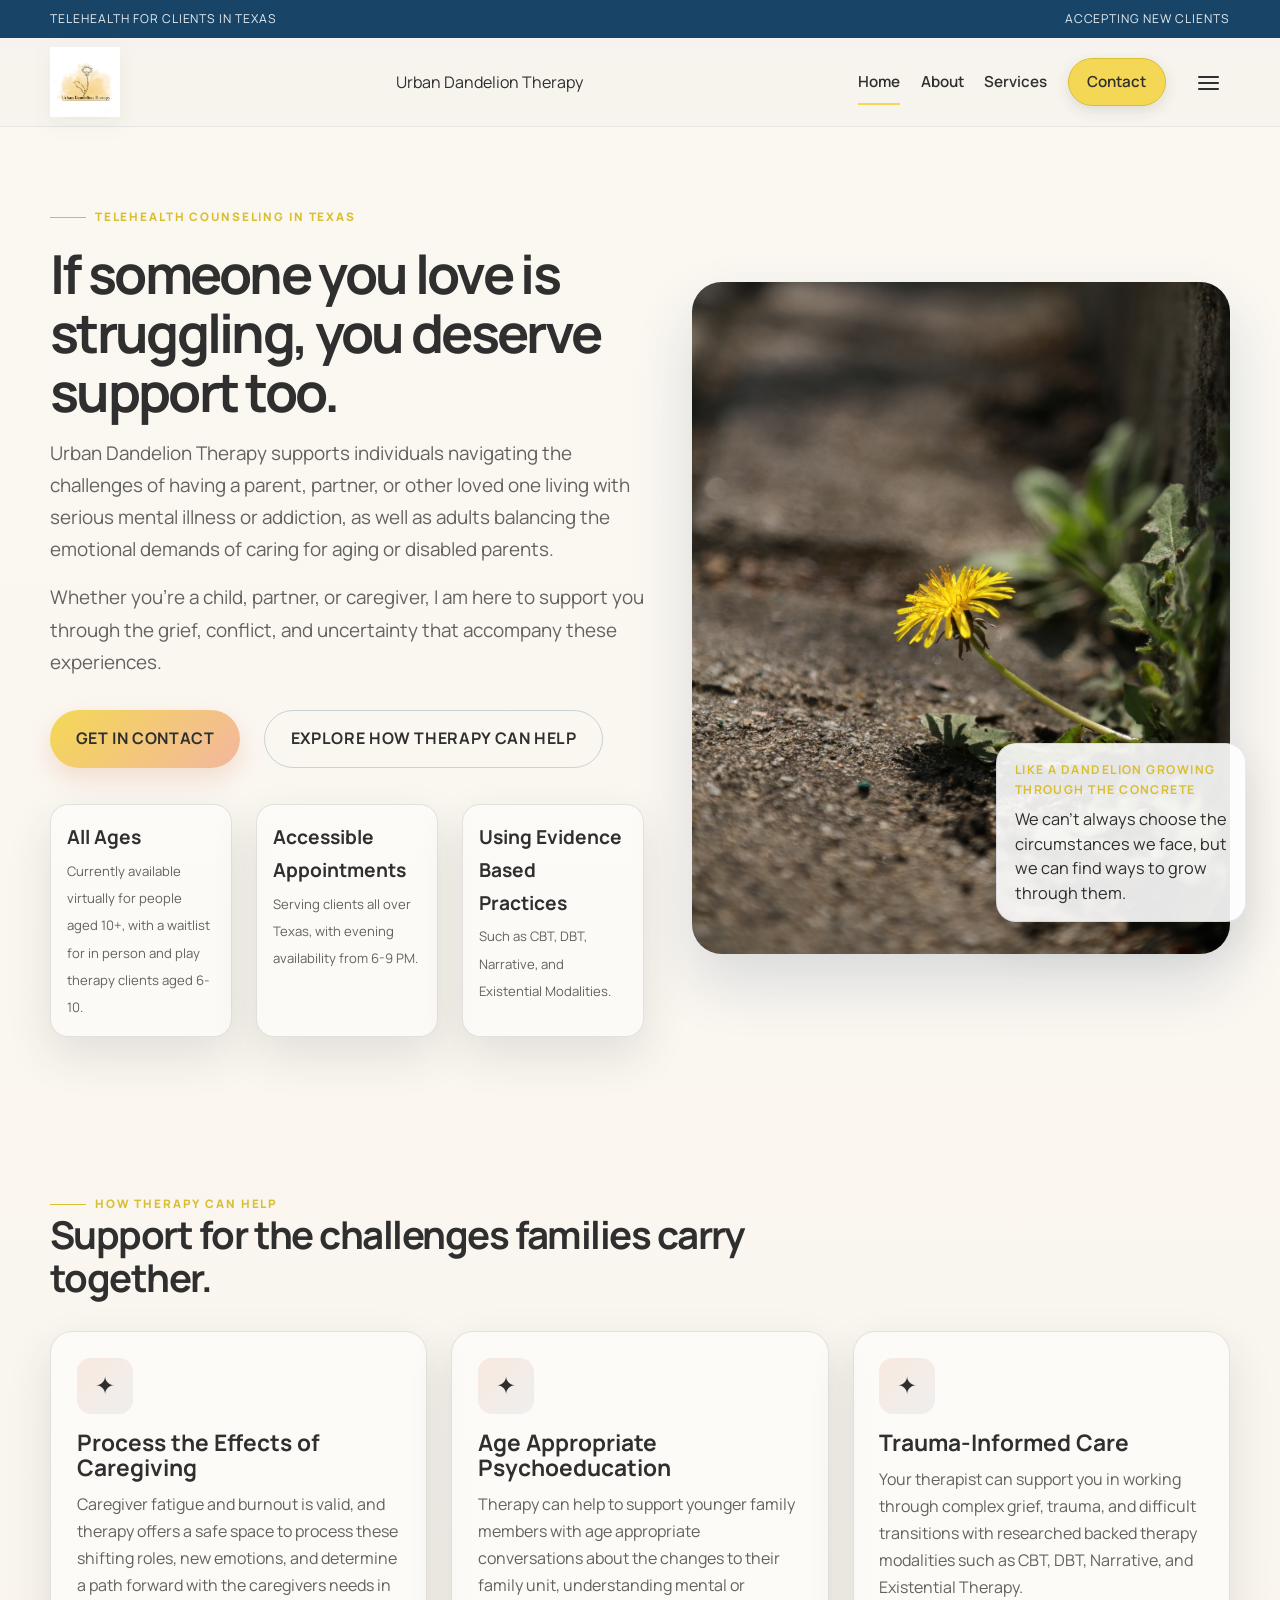
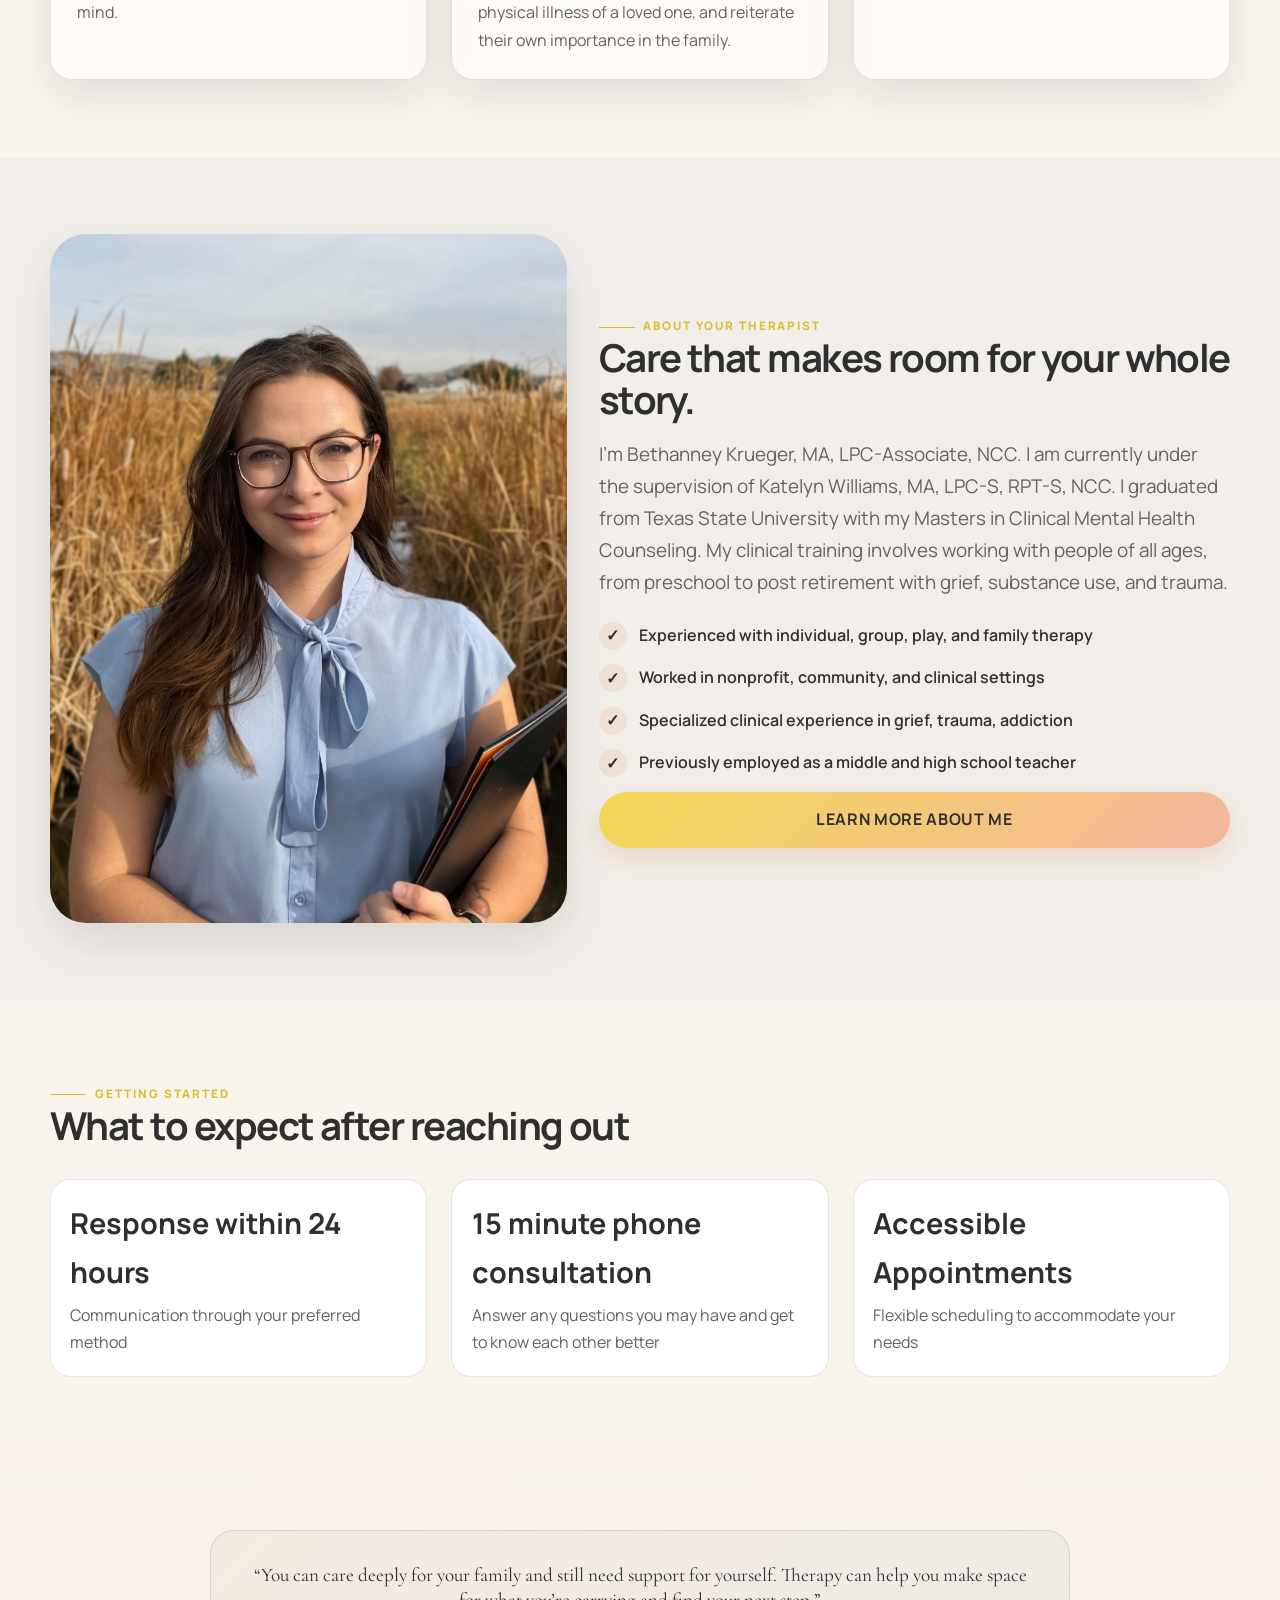
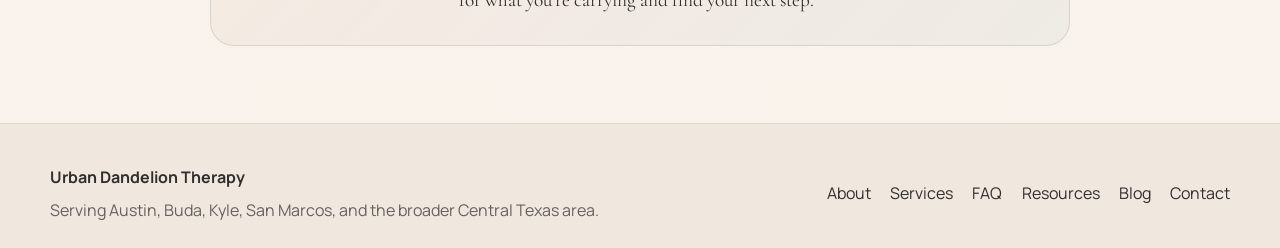
==== commit 0fb88c58: "Blog Post 1" ====
--- a/index.html
+++ b/index.html
@@ -34,7 +34,7 @@
       <div class="container">
         <a class="brand" href="index.html" aria-label="Urban Dandelion Therapy home">
           <img src="Reference/image0 (1).jpeg" alt="Urban Dandelion Therapy logo" class="brand-logo" />
-        </a> Urban Dandelion Therapy PLLC
+        </a> Urban Dandelion Therapy
 
         <button class="nav-toggle" aria-label="Toggle menu" aria-expanded="false">☰</button>
 
@@ -63,7 +63,7 @@
         <div class="container">
           <div class="hero-copy">
             <div class="eyebrow">Telehealth counseling in Texas</div>
-            <h1>Care for the ones who care for everyone.</h1>
+            <h1>If someone you love is struggling, you deserve support too.</h1>
             <p class="lead">
             Urban Dandelion Therapy supports individuals navigating the challenges of having a parent, partner, or other loved one living with serious mental illness or addiction, as well as adults balancing the emotional demands of caring for aging or disabled parents.</p>
             
--- a/styles.css
+++ b/styles.css
@@ -761,6 +761,11 @@
   align-items: start;
 }
 
+.contact-sidebar {
+  display: grid;
+  gap: var(--content-gap);
+}
+
 .contact-panel,
 .form-panel {
   background: rgba(255,255,255,0.5);
@@ -803,6 +808,36 @@
   color: var(--muted);
 }
 
+.social-links {
+  display: grid;
+  justify-items: start;
+  gap: 0.45rem;
+  margin: 0.35rem 0 0;
+  padding: 0;
+  list-style: none;
+}
+
+.social-links a {
+  color: var(--navy);
+  font-weight: 600;
+  text-decoration: underline;
+  text-underline-offset: 0.18em;
+}
+
+.social-links a:hover { color: var(--peach-deep); }
+
+.social-links a:focus-visible {
+  outline: 3px solid var(--peach-deep);
+  outline-offset: 3px;
+}
+
+.social-links span {
+  color: var(--muted);
+  font-size: 0.85rem;
+  font-weight: 500;
+  text-decoration: none;
+}
+
 .form-panel form {
   display: grid;
   gap: 1rem;
@@ -814,6 +849,55 @@
   gap: var(--content-gap);
 }
 
+.form-hint {
+  margin: -0.5rem 0 0;
+  color: var(--muted);
+  font-size: 0.88rem;
+}
+
+.time-options {
+  display: grid;
+  gap: 0.75rem;
+  min-width: 0;
+  margin: 0;
+  padding: 1rem;
+  border: 1px solid rgba(12,60,96,0.18);
+  border-radius: 14px;
+}
+
+.time-options legend {
+  padding: 0 0.35rem;
+  color: var(--navy);
+  font-size: 0.95rem;
+  font-weight: 700;
+}
+
+.time-options .form-hint { margin: -0.25rem 0 0; }
+
+.time-options-list {
+  display: grid;
+  grid-template-columns: repeat(2, minmax(0, 1fr));
+  gap: 0.65rem 1rem;
+}
+
+.time-option {
+  display: flex;
+  align-items: center;
+  gap: 0.6rem;
+  min-width: 0;
+  color: var(--ink);
+  font-size: 0.9rem;
+  font-weight: 600;
+}
+
+.time-option input[type="checkbox"] {
+  width: 1.1rem;
+  height: 1.1rem;
+  flex: 0 0 auto;
+  margin: 0;
+  accent-color: var(--navy);
+}
+
 label {
   display: grid;
   gap: 0.45rem;
@@ -822,7 +906,7 @@
   font-size: 0.95rem;
 }
 
-input, textarea {
+input, textarea, select {
   width: 100%;
   border: 1px solid rgba(12,60,96,0.18);
   border-radius: 14px;
@@ -830,6 +914,8 @@
   color: var(--ink);
   padding: 0.9rem 1rem;
 }
+
+select { cursor: pointer; }
 
 textarea { min-height: 150px; resize: vertical; }
 
@@ -954,33 +1040,33 @@
   .site-nav > a.nav-contact {
     align-self: flex-start;
     padding: 0.6rem 1rem;
+    order: 10;
   }
 
   .nav-dropdown {
-    width: 100%;
-  }
-
-  .nav-dropdown-toggle {
-    justify-content: flex-start;
-    padding: 0;
-    width: 100%;
-  }
-
-  .nav-dropdown-menu {
+    display: contents;
+  }
+
+  .nav-dropdown-toggle { display: none; }
+
+  .site-nav .nav-dropdown-menu,
+  .site-nav .nav-dropdown.open .nav-dropdown-menu,
+  .site-nav .nav-dropdown:hover .nav-dropdown-menu,
+  .site-nav .nav-dropdown:focus-within .nav-dropdown-menu {
     position: static;
-    min-width: 0;
-    margin: 0.25rem 0 0.5rem;
-    padding: 0.35rem;
-    box-shadow: none;
-    background: rgba(47,47,47,0.035);
-  }
-
-  .nav-dropdown.open .nav-dropdown-menu {
-    display: grid;
-  }
-
-  .nav-dropdown-menu a {
+    display: contents;
+  }
+
+  .site-nav .nav-dropdown-menu a {
+    padding: 0.65rem 0;
+    border-radius: 0;
     white-space: normal;
+  }
+
+  .site-nav .nav-dropdown-menu a.active {
+    background: transparent;
+    color: var(--peach-deep);
+    font-weight: 800;
   }
 
   .nav-toggle { display: inline-grid; place-items: center; }
@@ -1032,6 +1118,8 @@
   .form-row {
     grid-template-columns: 1fr;
   }
+
+  .time-options-list { grid-template-columns: 1fr; }
 
   .grid-3,
   .faq-grid,
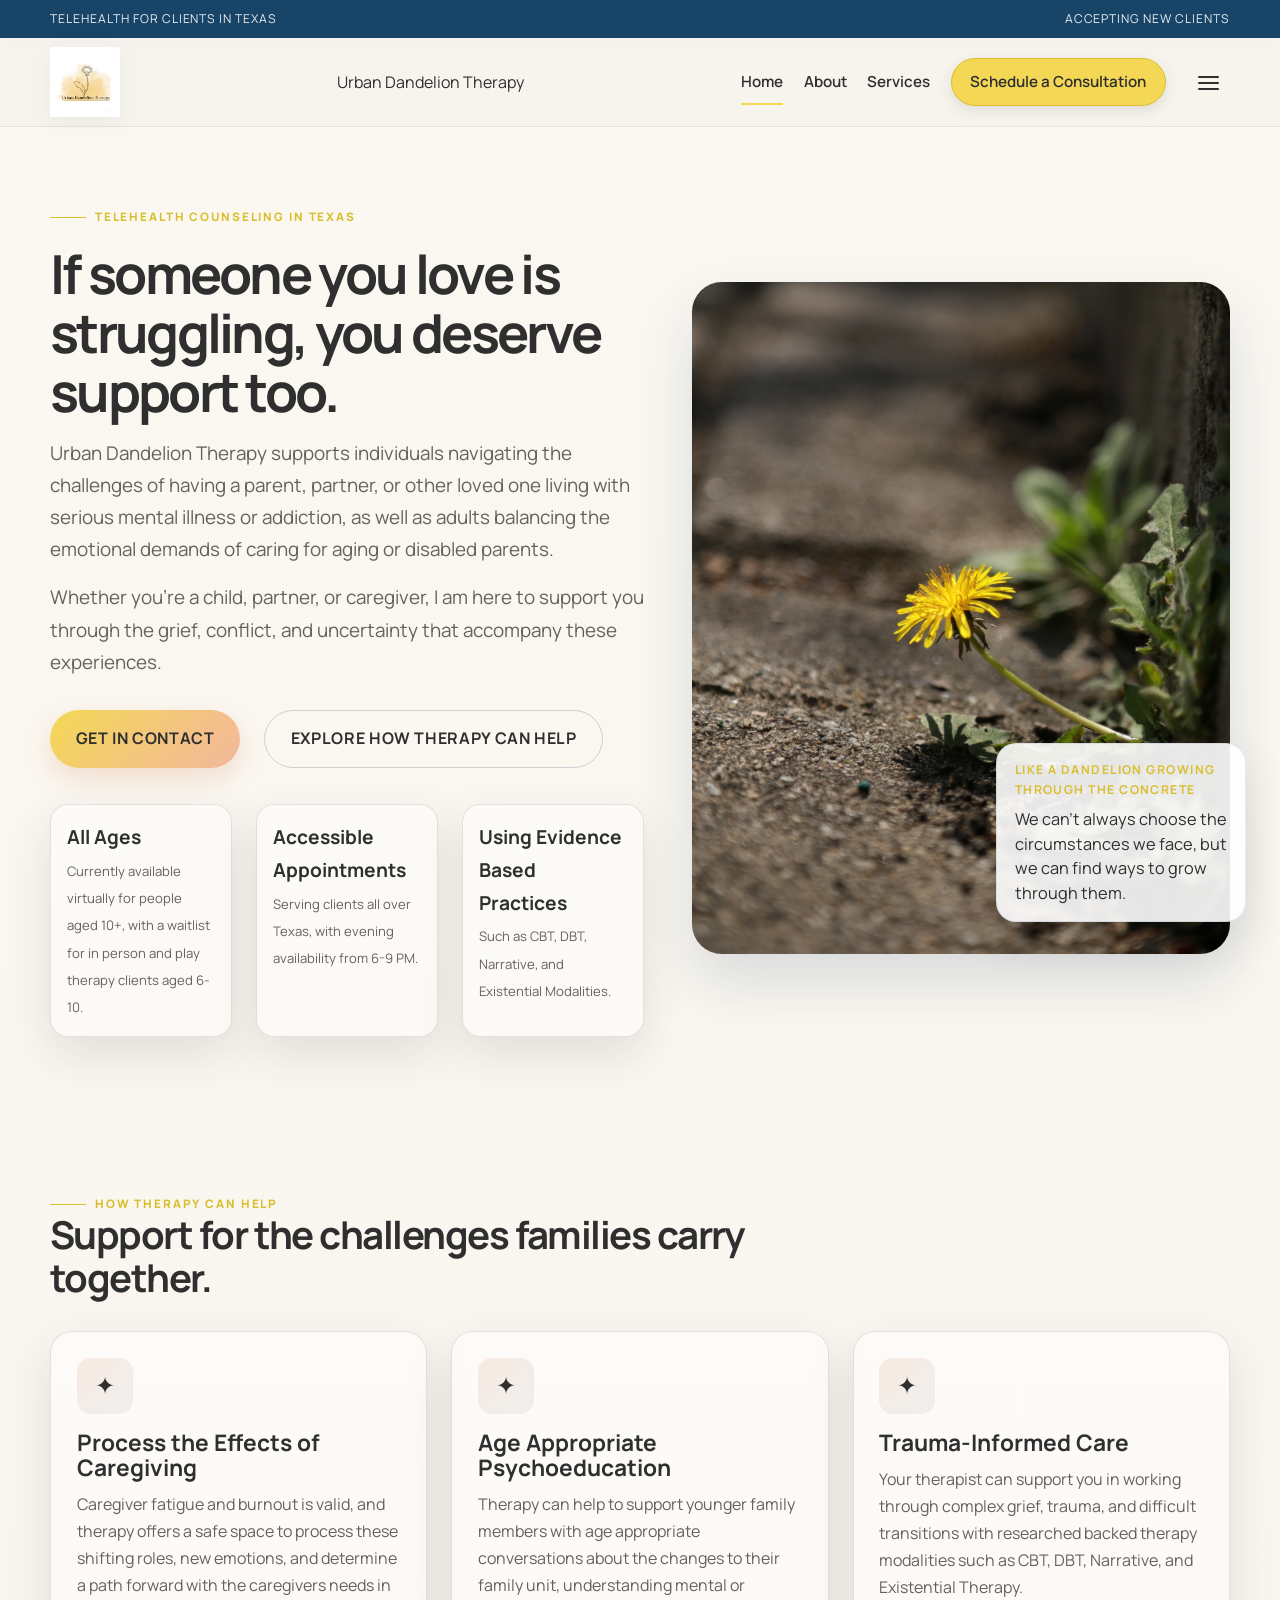
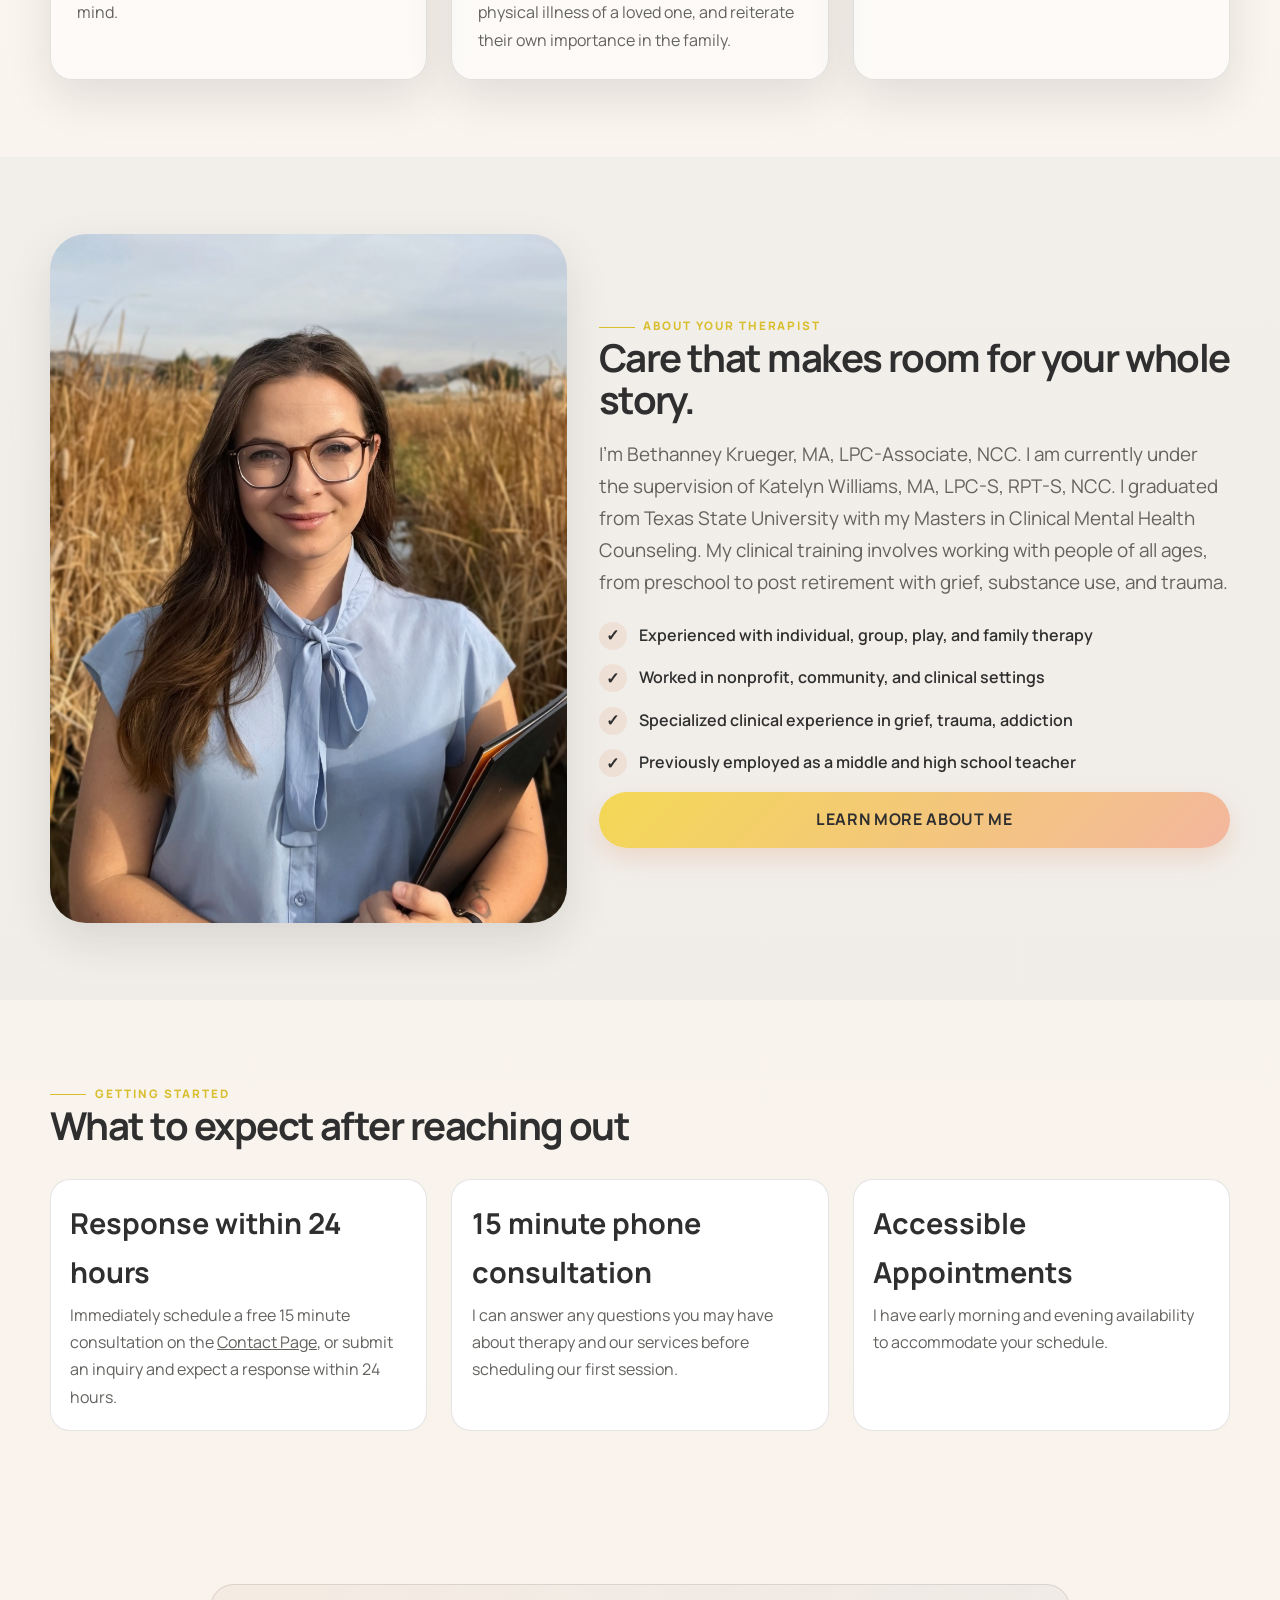
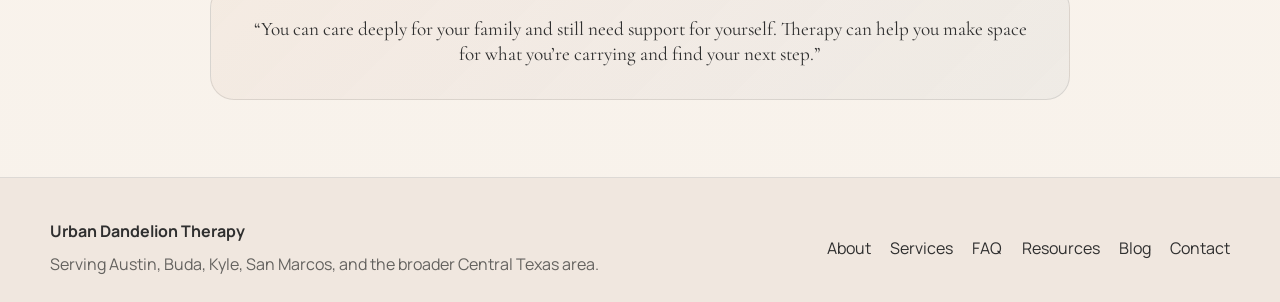
==== commit 79a54fb4: "Consultation Update" ====
--- a/index.html
+++ b/index.html
@@ -42,7 +42,7 @@
           <a class="active" href="index.html">Home</a>
           <a href="about.html">About</a>
           <a href="services.html">Services</a>
-          <a class="nav-contact" href="contact.html">Contact</a>
+          <a class="nav-contact" href="contact.html">Schedule a Consultation</a>
           <div class="nav-dropdown">
             <button class="nav-dropdown-toggle" type="button" aria-label="More navigation options" aria-expanded="false" aria-haspopup="true">
               <span class="menu-icon" aria-hidden="true"><span></span><span></span><span></span></span>
@@ -169,15 +169,15 @@
           <div class="metrics">
             <div class="metric">
               <strong>Response within 24 hours</strong>
-              <span>Communication through your preferred method</span>
+              <span>Immediately schedule a free 15 minute consultation on the <a href="contact.html"><u>Contact Page</u></a>, or submit an inquiry and expect a response within 24 hours.</span>
             </div>
             <div class="metric">
               <strong>15 minute phone consultation</strong>
-              <span>Answer any questions you may have and get to know each other better</span>
+              <span>I can answer any questions you may have about therapy and our services before scheduling our first session.</span>
             </div>
             <div class="metric">
               <strong>Accessible Appointments</strong>
-              <span>Flexible scheduling to accommodate your needs</span>
+              <span>I have early morning and evening availability to accommodate your schedule.</span>
             </div>
           </div>
         </div>
--- a/styles.css
+++ b/styles.css
@@ -756,9 +756,15 @@
 
 .contact-grid {
   display: grid;
-  grid-template-columns: 0.8fr 1.2fr;
+  grid-template-columns: minmax(0, 1.4fr) minmax(16rem, 0.8fr);
   gap: var(--content-gap);
   align-items: start;
+}
+
+.contact-main {
+  display: grid;
+  gap: var(--content-gap);
+  min-width: 0;
 }
 
 .contact-sidebar {
@@ -773,6 +779,16 @@
   border-radius: 24px;
   padding: 1.6rem;
   box-shadow: var(--shadow);
+}
+
+.schedule-button {
+  margin-top: 0.5rem;
+}
+
+.form-status {
+  margin: 0;
+  color: var(--navy);
+  font-weight: 600;
 }
 
 .contact-meta {
@@ -940,10 +956,15 @@
   color: var(--navy);
 }
 
-.resource-grid,
+.resource-grid {
+  display: grid;
+  grid-template-columns: repeat(2, minmax(0, 1fr));
+  gap: var(--content-gap);
+}
+
 .blog-list {
   display: grid;
-  grid-template-columns: repeat(2, minmax(0, 1fr));
+  grid-template-columns: minmax(0, 1fr);
   gap: var(--content-gap);
 }
 
@@ -960,7 +981,7 @@
 
 .resource-card h2,
 .blog-post h2 {
-  margin-bottom: 0.65rem;
+  margin: 0 0 0.65rem;
   font-size: clamp(1.35rem, 2vw, 1.7rem);
 }
 
@@ -994,13 +1015,100 @@
   font-size: 0.9rem;
 }
 
+.blog-post {
+  width: 100%;
+}
+
+.blog-post-toggle {
+  position: relative;
+  display: block;
+  padding-right: 2.5rem;
+  cursor: pointer;
+  list-style: none;
+}
+
+.blog-post-toggle::-webkit-details-marker { display: none; }
+
+.blog-post-toggle::after {
+  position: absolute;
+  top: 0.4rem;
+  right: 0.35rem;
+  width: 0.7rem;
+  height: 0.7rem;
+  border-right: 2px solid var(--navy);
+  border-bottom: 2px solid var(--navy);
+  content: "";
+  transform: rotate(45deg);
+  transition: transform 180ms ease;
+}
+
+.blog-post[open] .blog-post-toggle::after {
+  transform: rotate(225deg);
+}
+
+.blog-post-toggle:focus-visible {
+  outline: 3px solid var(--peach-deep);
+  outline-offset: 5px;
+  border-radius: 2px;
+}
+
+.blog-post-summary {
+  max-width: 75ch;
+  margin-bottom: 0;
+}
+
 .blog-post-content {
-  margin-top: 1rem;
+  max-width: 80ch;
+  margin-top: 1.5rem;
   padding-top: 1rem;
   border-top: 1px solid var(--line);
 }
 
 .blog-post-content p + p { margin-top: 0.9rem; }
+
+.blog-post-content h3 {
+  margin: 1.5rem 0 0.65rem;
+  color: var(--navy);
+  font-family: 'Cormorant Garamond', serif;
+  font-size: clamp(1.45rem, 2.5vw, 1.8rem);
+  line-height: 1.25;
+}
+
+.blog-post-content h3:first-child { margin-top: 0; }
+
+.blog-article {
+  width: 100%;
+  padding: clamp(1.25rem, 3vw, 2rem);
+  border: 1px solid var(--line);
+  border-radius: var(--radius);
+  background: rgba(255,255,255,0.65);
+  box-shadow: var(--shadow);
+}
+
+.blog-article-content {
+  max-width: 80ch;
+}
+
+.blog-article-content p + p { margin-top: 0.9rem; }
+
+.blog-article-content h2 {
+  margin: 1.75rem 0 0.65rem;
+  color: var(--navy);
+  font-family: 'Cormorant Garamond', serif;
+  font-size: clamp(1.55rem, 2.5vw, 2rem);
+  line-height: 1.25;
+}
+
+.blog-back-link {
+  margin-top: var(--content-gap);
+}
+
+.blog-back-link a {
+  color: var(--navy);
+  font-weight: 800;
+  text-decoration: underline;
+  text-underline-offset: 0.2em;
+}
 
 .blog-empty {
   grid-column: 1 / -1;
@@ -1079,7 +1187,6 @@
   .grid-3,
   .faq-grid,
   .resource-grid,
-  .blog-list,
   .metrics,
   .process { grid-template-columns: 1fr 1fr; }
 
@@ -1124,7 +1231,6 @@
   .grid-3,
   .faq-grid,
   .resource-grid,
-  .blog-list,
   .metrics,
   .process,
   .hero-notes { grid-template-columns: 1fr; }
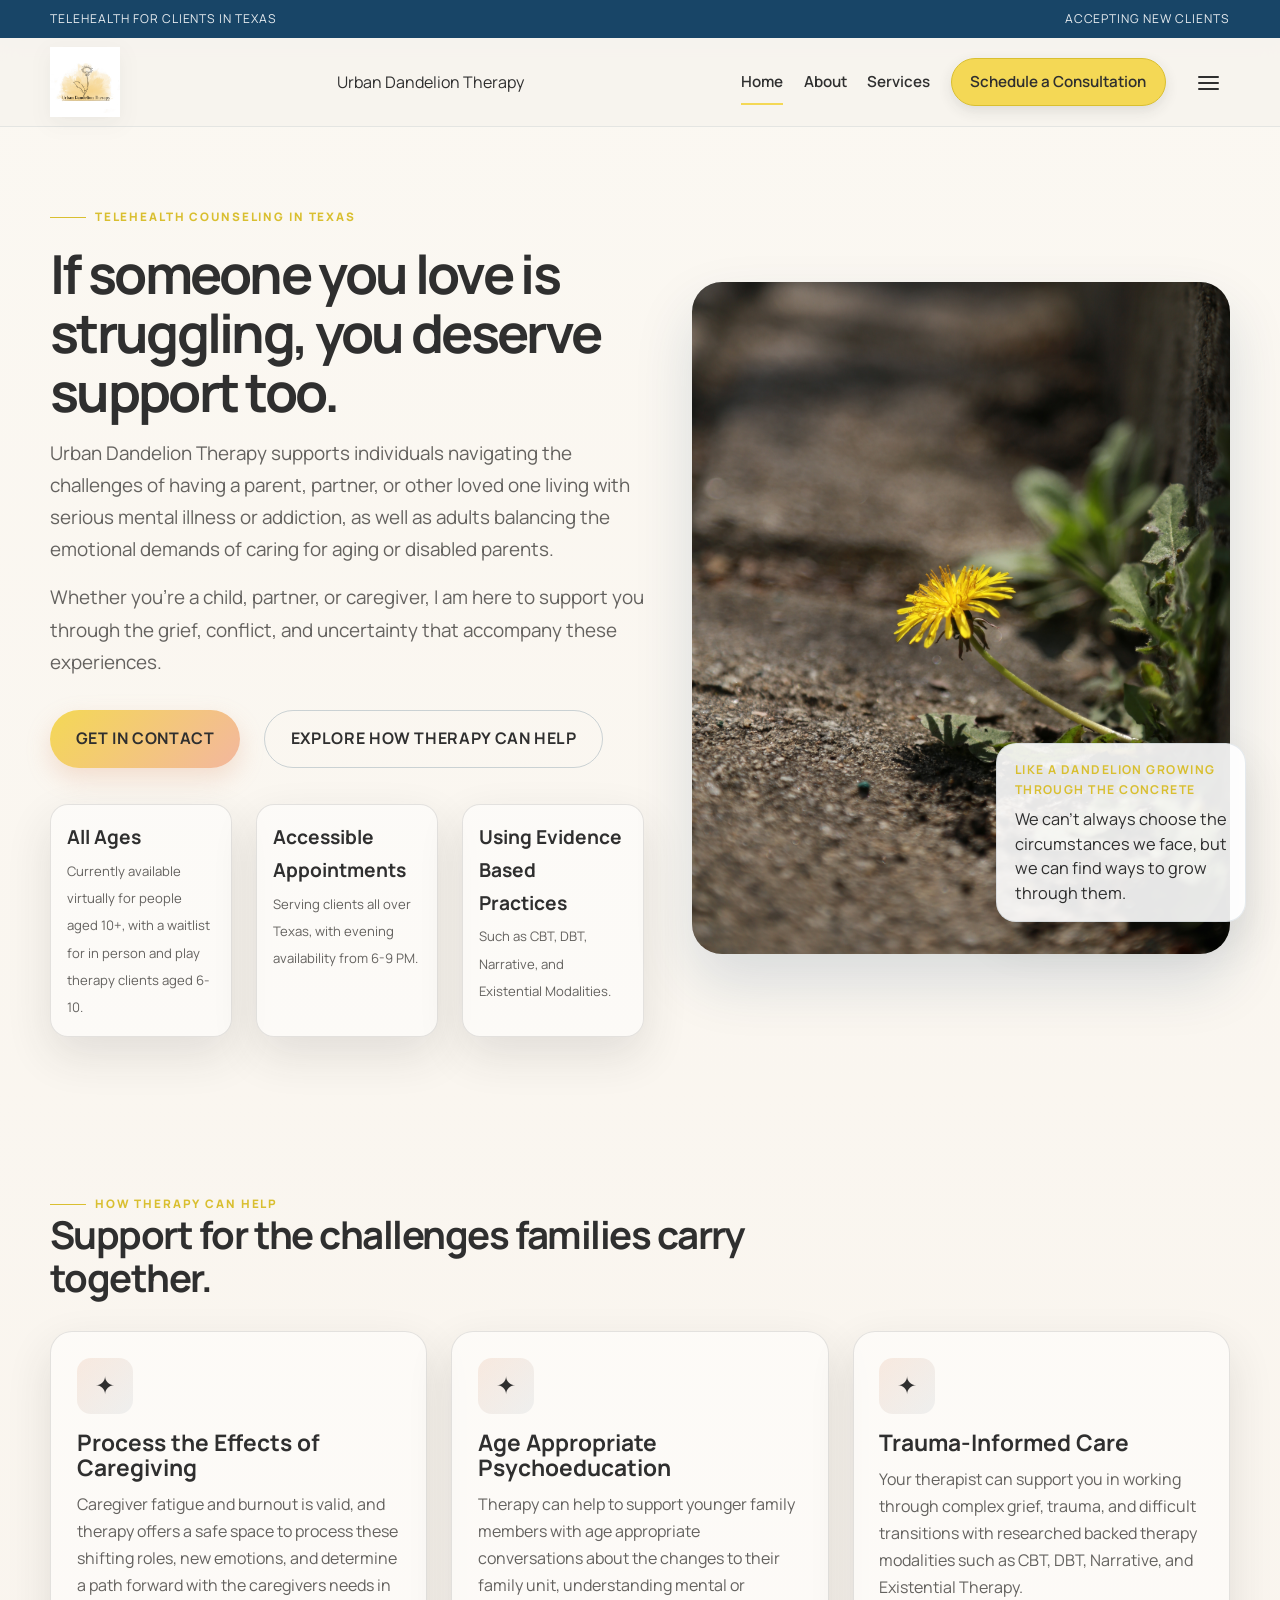
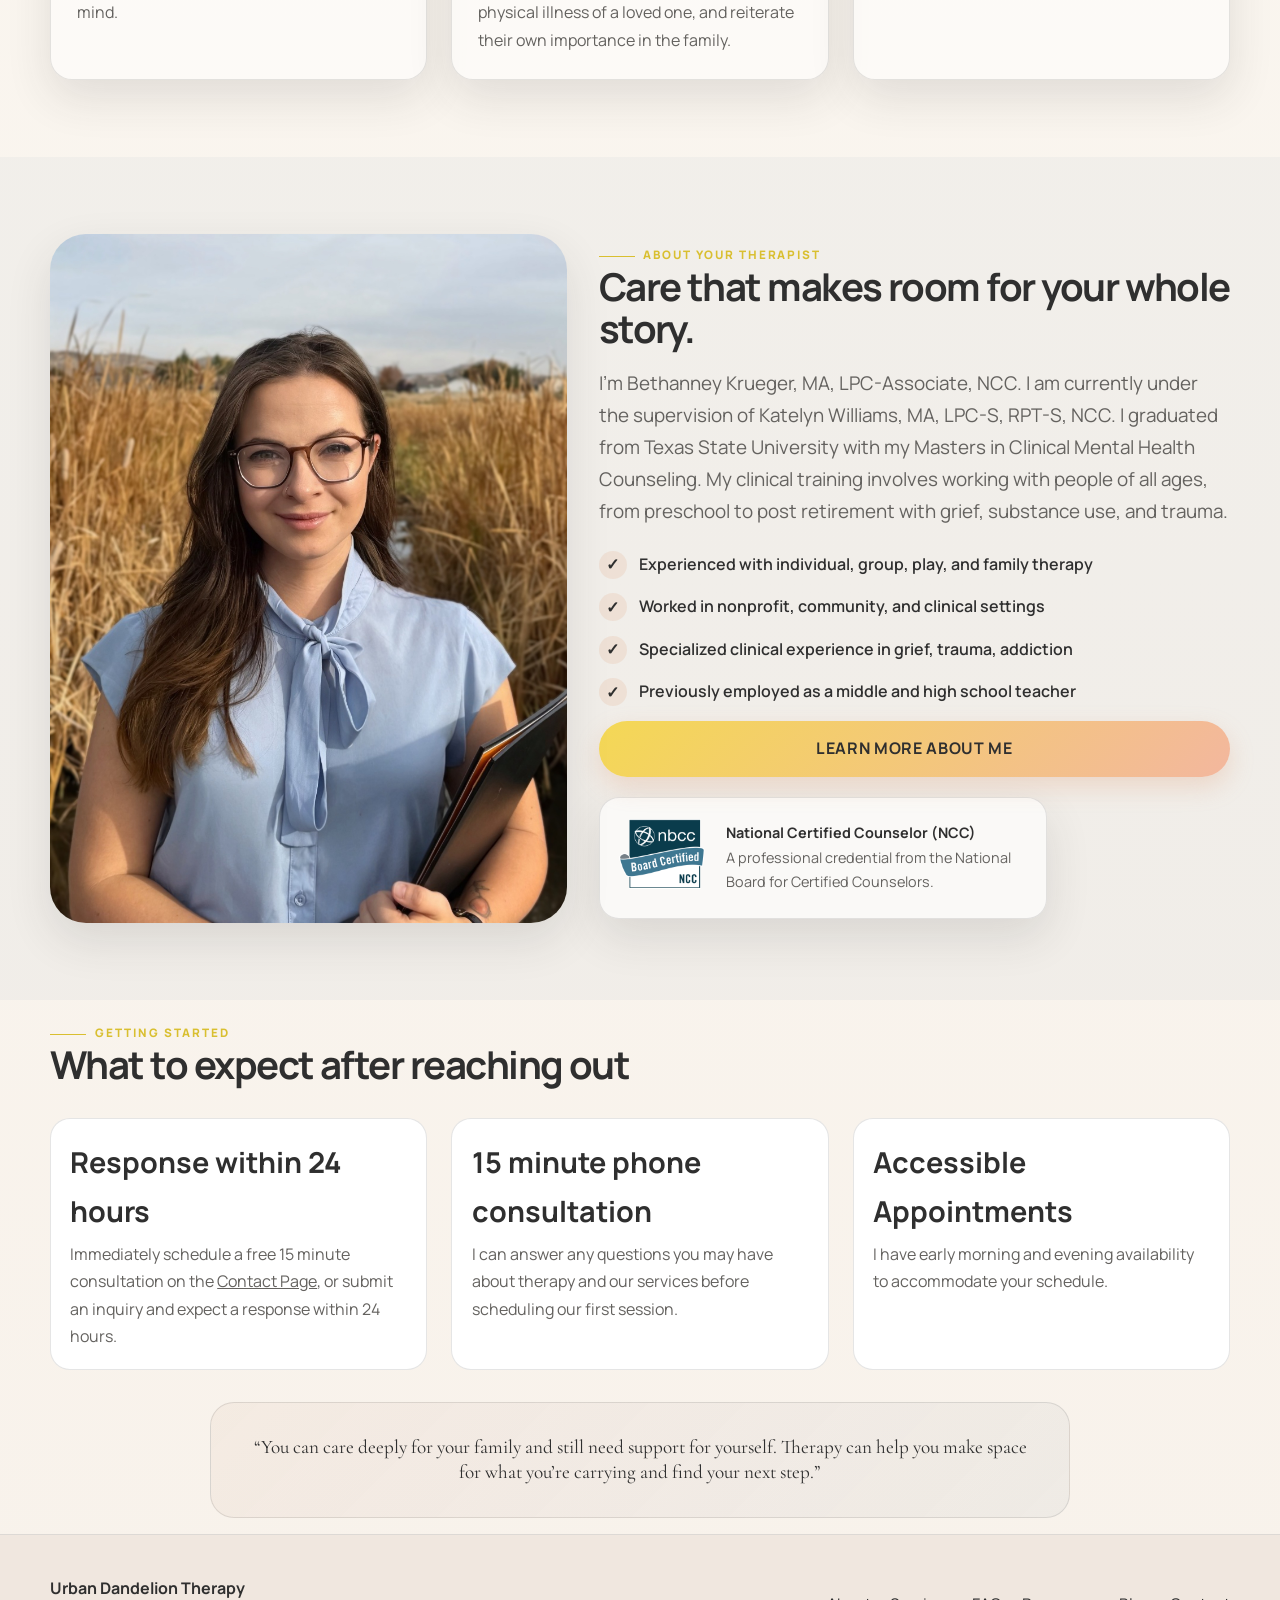
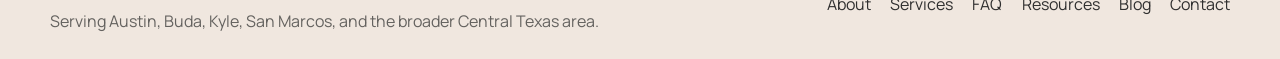
==== commit 9b86b180: "Closing Call to Action" ====
--- a/index.html
+++ b/index.html
@@ -155,11 +155,15 @@
               <li>Previously employed as a middle and high school teacher</li>
               <a class="button" href="about.html">Learn More About Me</a>
             </ul>
-          </div>
-        </div>
-      </section>
-
-      <section class="section">
+            <div class="credential-badge therapist-credential">
+              <img src="Reference/NCC badge.png" alt="National Certified Counselor (NCC) badge" />
+              <p><strong>National Certified Counselor (NCC)</strong><br />A professional credential from the National Board for Certified Counselors.</p>
+            </div>
+          </div>
+        </div>
+      </section>
+
+      <section class="section home-ending-section">
         <div class="container">
           <div class="section-intro">
             <div class="eyebrow">Getting started</div>
@@ -183,14 +187,16 @@
         </div>
       </section>
 
-          <section class="section">
-   <div class="quote-card">
-      <p>
-        “You can care deeply for your family and still need support for yourself. Therapy can
-        help you make space for what you’re carrying and find your next step.”
-      </p>
-   </div>
-   </section>
+      <section class="section home-ending-section">
+        <div class="container">
+          <div class="quote-card">
+            <p>
+              “You can care deeply for your family and still need support for yourself. Therapy can
+              help you make space for what you’re carrying and find your next step.”
+            </p>
+          </div>
+        </div>
+      </section>
     </main>
 
     <footer class="site-footer">
--- a/styles.css
+++ b/styles.css
@@ -480,6 +480,10 @@
   padding: var(--section-space) 0;
 }
 
+.home-ending-section {
+  padding: 1rem 0;
+}
+
 .section-intro {
   max-width: 720px;
   margin-bottom: clamp(1.5rem, 3vw, 2rem);
@@ -529,6 +533,49 @@
   background: rgba(12,60,96,0.03);
 }
 
+.page-cta {
+  padding: 0.5rem 0;
+}
+
+.page-cta .container {
+  display: flex;
+  flex-direction: column;
+  align-items: center;
+  gap: 0.4rem;
+  text-align: center;
+}
+
+.page-cta .section-intro {
+  max-width: 860px;
+  margin: 0;
+}
+
+.page-cta h2 {
+  margin: 0 0 0.25rem;
+  font-size: clamp(1.55rem, 2.5vw, 2.15rem);
+  letter-spacing: -0.035em;
+}
+
+.page-cta-label {
+  color: var(--peach-deep);
+  font-size: 0.43em;
+  font-weight: 800;
+  letter-spacing: 0.12em;
+  text-transform: uppercase;
+  white-space: nowrap;
+  vertical-align: 0.28em;
+}
+
+.page-cta .section-intro p {
+  font-size: 0.98rem;
+  margin-bottom: 0;
+}
+
+.page-cta .button {
+  min-width: 12rem;
+  padding: 1rem 2rem;
+}
+
 .story-grid {
   display: grid;
   grid-template-columns: 0.9fr 1.1fr;
@@ -550,6 +597,53 @@
   width: 100%;
   height: 100%;
   object-fit: cover;
+}
+
+.credential-badge {
+  display: flex;
+  align-items: center;
+  gap: 1.25rem;
+  width: fit-content;
+  max-width: 100%;
+  margin-top: 1.5rem;
+  padding: 1rem 1.25rem;
+  border: 1px solid var(--line);
+  border-radius: 20px;
+  background: rgba(255,255,255,0.65);
+  box-shadow: var(--shadow);
+}
+
+.credential-badge img {
+  display: block;
+  width: clamp(100px, 13vw, 145px);
+  height: auto;
+  flex: 0 0 auto;
+  border-radius: 10px;
+}
+
+.credential-badge p {
+  max-width: 24rem;
+  margin: 0;
+  color: var(--muted);
+}
+
+.credential-badge strong {
+  color: var(--navy);
+}
+
+.therapist-credential {
+  width: min(100%, 28rem);
+  margin-top: 1.25rem;
+  padding: 0.75rem 1rem;
+  gap: 0.9rem;
+}
+
+.therapist-credential img {
+  width: 96px;
+}
+
+.therapist-credential p {
+  font-size: 0.9rem;
 }
 
 .checklist {
@@ -1253,4 +1347,8 @@
   .hero-actions .button,
   .hero-actions .button-secondary { width: 100%; }
   .badge-card { position: static; width: 100%; margin-top: 1rem; }
-}
+  .credential-badge {
+    flex-direction: column;
+    text-align: center;
+  }
+}
